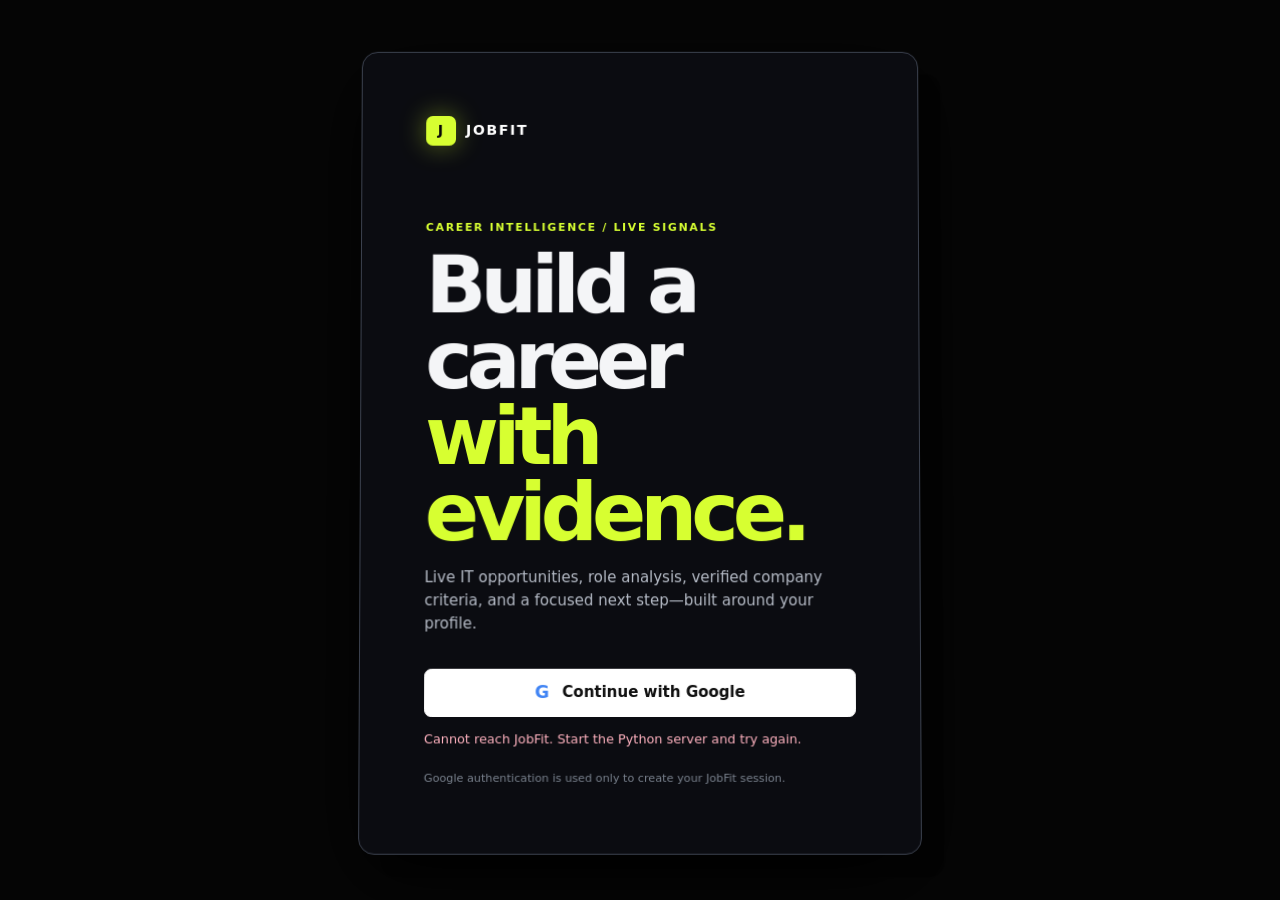
==== frontend/login.html @ 622795c5 "Add OAuth, Adzuna live search, and 3D multi-view UI" ====
<!doctype html>
<html lang="en">
<head>
  <meta charset="utf-8"><meta name="viewport" content="width=device-width,initial-scale=1"><meta name="theme-color" content="#050505">
  <title>JobFit — Sign in</title><link rel="stylesheet" href="style.css">
</head>
<body class="auth-page">
  <div class="space-field" aria-hidden="true"><i class="orb orb-one"></i><i class="orb orb-two"></i><i class="wire-cube"></i></div>
  <main class="auth-card">
    <a class="brand" href="/login"><b>J</b><span>JOBFIT</span></a>
    <p class="kicker">CAREER INTELLIGENCE / LIVE SIGNALS</p>
    <h1>Build a career<br><em>with evidence.</em></h1>
    <p>Live IT opportunities, role analysis, verified company criteria, and a focused next step—built around your profile.</p>
    <button id="google-login" class="google-button" type="button"><span>G</span> Continue with Google</button>
    <button id="dev-login" class="text-button" type="button" hidden>Use local development session</button>
    <p id="login-message" class="auth-message" role="alert"></p>
    <small>Google authentication is used only to create your JobFit session.</small>
  </main>
  <script src="login.js" defer></script>
</body>
</html>
---- frontend/style.css ----
:root{--ink:#050505;--ink2:#0b0d12;--panel:#101218e8;--panel2:#151821;--line:#292d39;--text:#f4f5f7;--muted:#969da9;--acid:#d7ff31;--violet:#a68bff;--cyan:#54edff;--danger:#ff778c}*{box-sizing:border-box}html{background:var(--ink);scroll-behavior:smooth}body{min-width:320px;margin:0;background:var(--ink);color:var(--text);font:15px/1.55 Inter,ui-sans-serif,system-ui,-apple-system,"Segoe UI",sans-serif}button,input,textarea,select{font:inherit}.space-field{position:fixed;inset:0;z-index:-2;overflow:hidden;background:radial-gradient(circle at 74% 15%,#251c4a66,transparent 29rem),radial-gradient(circle at 8% 80%,#113c4760,transparent 27rem),#050505}.orb{position:absolute;border-radius:50%;filter:blur(2px);mix-blend-mode:screen;animation:float 12s ease-in-out infinite}.orb-one{top:13%;right:13%;width:20rem;height:20rem;background:radial-gradient(circle at 32% 30%,#a68bff,#2a175c55 48%,transparent 70%);box-shadow:0 0 10rem #895eff55}.orb-two{bottom:3%;left:2%;width:18rem;height:18rem;background:radial-gradient(circle at 50% 50%,#54edff99,#005d6755 48%,transparent 70%);animation-delay:-6s}.wire-cube{position:absolute;right:19%;bottom:5%;width:9rem;height:9rem;border:1px solid #d7ff3177;transform:rotate(28deg) skew(-8deg);box-shadow:1.3rem -1.3rem #d7ff3111,-1.3rem 1.3rem #a68bff19;animation:rotate3d 16s linear infinite}.star{position:absolute;width:.36rem;height:.36rem;background:var(--acid);box-shadow:0 0 1.3rem var(--acid);border-radius:50%;animation:pulse 3s infinite}.star-one{top:20%;left:19%}.star-two{bottom:22%;right:35%;animation-delay:-1.2s}@keyframes float{50%{transform:translate3d(-1.5rem,1.7rem,0) scale(1.08)}}@keyframes rotate3d{to{transform:rotate(388deg) skew(-8deg)}}@keyframes pulse{50%{transform:scale(2);opacity:.35}}.app-shell{display:grid;grid-template-columns:16.5rem minmax(0,1fr);min-height:100vh}.sidebar{position:sticky;top:0;display:flex;flex-direction:column;min-height:100vh;padding:2rem 1.25rem;border-right:1px solid #ffffff12;background:#08090cbd;backdrop-filter:blur(18px)}.brand{display:inline-flex;align-items:center;gap:.6rem;color:#fff;text-decoration:none;font-weight:900;letter-spacing:.12em;font-size:.88rem}.brand b{display:grid;place-items:center;width:1.9rem;height:1.9rem;color:#060606;border-radius:.42rem;background:var(--acid);box-shadow:0 0 1.6rem #d7ff3166}.sidebar nav{display:grid;gap:.3rem;margin-top:4.5rem}.sidebar nav a{display:flex;gap:.7rem;align-items:center;padding:.7rem .75rem;border-radius:.55rem;color:var(--muted);text-decoration:none;font-size:.88rem;font-weight:650}.sidebar nav a span{color:#78808e}.sidebar nav a:hover,.sidebar nav a.active{color:#070707;background:var(--acid)}.sidebar nav a.active span{color:#070707}.account{display:grid;grid-template-columns:2.2rem 1fr 1.5rem;gap:.55rem;align-items:center;margin-top:auto;padding-top:1rem;border-top:1px solid #ffffff16}.account img{width:2.2rem;height:2.2rem;border-radius:50%;object-fit:cover}.account strong,.account small{display:block;overflow:hidden;text-overflow:ellipsis;white-space:nowrap}.account strong{font-size:.78rem}.account small{color:var(--muted);font-size:.65rem}.account button{border:0;background:none;color:var(--muted);cursor:pointer}.workspace{width:min(100%,1240px);margin:auto;padding:3.8rem clamp(1.4rem,5vw,5.5rem) 5rem}.mobile-header{display:none}.view{display:none;animation:reveal .45s ease}.view.active{display:block}@keyframes reveal{from{opacity:0;transform:translateY(.7rem)}to{opacity:1;transform:none}}.kicker{margin:0 0:.7rem;color:var(--acid);font-size:.68rem;letter-spacing:.16em;font-weight:850}.view-heading{max-width:760px;margin-bottom:2.25rem}.view-heading h2,.hero-card h1{margin:0;letter-spacing:-.07em;line-height:.98;font-size:clamp(2.4rem,5.7vw,5.5rem)}.view-heading h2 em,.hero-card em{font-style:normal;color:var(--violet)}.view-heading>p:last-child{max-width:560px;margin:1.15rem 0;color:var(--muted);font-size:1rem}.home-grid{display:grid;grid-template-columns:1.25fr .75fr;gap:1rem}.hero-card,.orbit-card,.surface{border:1px solid var(--line);background:linear-gradient(145deg,#13161ee8,#0b0d12e8);box-shadow:1rem 1.1rem 0 #00000050,0 2rem 5rem #00000055}.hero-card{min-height:30rem;padding:clamp(1.5rem,4vw,3.5rem);border-radius:1.25rem;transform:perspective(1000px) rotateX(1deg) rotateY(-1deg)}.hero-card>p:not(.kicker){max-width:520px;color:#bcc1cb;font-size:1rem}.hero-actions{display:flex;gap:.7rem;flex-wrap:wrap;margin-top:2rem}.button{display:inline-flex;align-items:center;justify-content:center;gap:.7rem;min-height:2.8rem;padding:.65rem 1rem;border:1px solid transparent;border-radius:.45rem;font-weight:820;font-size:.82rem;text-decoration:none;cursor:pointer;transition:.2s}.button:hover{transform:translateY(-2px);filter:brightness(1.1)}.primary{background:var(--acid);color:#0a0a0a}.primary span{font-size:1.1rem}.ghost{border-color:#3b404d;background:#0c0e13;color:#e9ecf1}.provider-line{display:flex;align-items:center;gap:.5rem;margin-top:3rem;color:var(--muted);font-size:.77rem}.provider-line i{width:.45rem;height:.45rem;border-radius:50%;background:var(--acid);box-shadow:0 0 1rem var(--acid)}.orbit-card{position:relative;display:grid;place-items:center;min-height:30rem;overflow:hidden;border-radius:1.25rem;background:linear-gradient(135deg,#10101aea,#171124e8)}.orbit-card>p{position:absolute;bottom:1.3rem;margin:0;color:var(--muted);font-size:.75rem}.orbit-card>p strong{color:var(--acid)}.orbit{position:relative;width:16rem;height:16rem;border:1px solid #7a61c788;border-radius:50%;transform:rotateX(63deg) rotateZ(-22deg);animation:orbitTilt 10s ease-in-out infinite}.orbit-core{position:absolute;inset:5.2rem;display:grid;place-items:center;border-radius:50%;background:var(--acid);color:#080808;font-weight:900;font-size:.8rem;box-shadow:0 0 2rem #d7ff3188;transform:rotateZ(22deg)}.orbit i{position:absolute;inset:1.8rem;border:1px solid #54edff99;border-radius:50%;transform:rotate(55deg)}.orbit i:nth-of-type(2){inset:3.8rem;border-color:#d7ff3177;transform:rotate(-40deg)}.orbit i:nth-of-type(3){inset:-1.8rem;border-color:#a68bff88;transform:rotate(20deg)}.orbit b{position:absolute;color:#e9e8ff;font-size:.62rem;letter-spacing:.1em;transform:rotateZ(22deg)}.orbit b:nth-of-type(1){top:-.5rem;left:6rem}.orbit b:nth-of-type(2){right:-1rem;top:8.5rem}.orbit b:nth-of-type(3){left:-.5rem;bottom:3rem}@keyframes orbitTilt{50%{transform:rotateX(55deg) rotateZ(22deg) scale(1.04)}}.feature-strip{display:grid;grid-template-columns:repeat(3,1fr);gap:1rem;margin-top:1rem}.feature-strip article{padding:1.15rem;border:1px solid #ffffff14;border-radius:.7rem;background:#0c0e13aa}.feature-strip span{color:var(--acid);font-size:.7rem;font-weight:850}.feature-strip h3{margin:.6rem 0 .2rem;font-size:1rem}.feature-strip p{margin:0;color:var(--muted);font-size:.8rem}.surface{padding:clamp(1.2rem,3vw,2rem);border-radius:.9rem}.form-surface{display:grid;gap:1.25rem}.section-label{padding-top:.25rem;color:#717986;font-size:.68rem;font-weight:850;letter-spacing:.13em}.form-grid{display:grid;gap:.85rem}.form-grid.three{grid-template-columns:repeat(3,1fr)}.form-grid.four{grid-template-columns:repeat(4,1fr)}label{display:grid;gap:.4rem;color:#cbd0da;font-size:.76rem;font-weight:750}input,textarea,select{width:100%;min-height:2.7rem;padding:.63rem .7rem;border:1px solid #323845;border-radius:.4rem;outline:none;background:#07090dd9;color:white;transition:.2s}textarea{min-height:5.5rem;resize:vertical}input:focus,textarea:focus,select:focus{border-color:var(--acid);box-shadow:0 0 0 3px #d7ff3118}.message{margin:0;padding:.7rem;border-left:2px solid var(--danger);background:#ff778c14;color:#ffb5c0;font-size:.83rem}.result-intro{display:flex;justify-content:space-between;gap:1rem;align-items:end;margin:3.2rem 0 1rem}.result-intro h2{margin:0;font-size:clamp(1.6rem,3vw,2.7rem);letter-spacing:-.05em}.result-intro>strong{color:var(--acid);font-size:clamp(3.5rem,8vw,7rem);letter-spacing:-.1em;line-height:.8}.source-note{margin:0 0 1rem;color:var(--muted);font-size:.8rem}.score-row{display:grid;grid-template-columns:repeat(4,1fr);gap:.7rem;margin-bottom:1rem}.score-row article{padding:1rem;border:1px solid var(--line);background:#0c0f15b8}.score-row span{display:block;color:var(--muted);font-size:.72rem}.score-row strong{font-size:1.45rem}.content-grid{display:grid;grid-template-columns:1fr 1fr;gap:1rem;margin:1rem 0}.surface h3{margin:.1rem 0 1rem;font-size:1.2rem}.arrow-list,.number-list{display:grid;gap:.7rem;margin:0;padding:0;list-style:none}.arrow-list li{position:relative;padding-left:1.1rem;color:#d5dae3;font-size:.85rem}.arrow-list li:before{content:"→";position:absolute;left:0;color:var(--acid)}.number-list{padding-left:1.1rem;list-style:decimal}.number-list li{padding-left:.2rem;color:#d5dae3;font-size:.85rem}.skill-list{display:flex;flex-wrap:wrap;gap:.5rem}.skill{display:flex;gap:.4rem;align-items:center;padding:.35rem .55rem;border:1px solid #303745;border-radius:999px;font-size:.75rem}.skill.match{border-color:#d7ff3177;color:#e7ff93}.skill.gap{color:#c5c9d2}.skill b{font-size:.6rem;text-transform:uppercase}.timeline{display:grid;gap:.9rem;margin:0;padding:0;list-style:none;counter-reset:time}.timeline li{position:relative;padding-left:2.2rem;color:#c9cdd6;font-size:.84rem}.timeline li:before{counter-increment:time;content:counter(time);position:absolute;left:0;top:0;display:grid;place-items:center;width:1.3rem;height:1.3rem;border-radius:50%;background:var(--violet);color:#080808;font-size:.66rem;font-weight:900}.timeline b{display:block;color:white}.eligibility-section{margin-top:1rem}.eligibility-list{display:grid;grid-template-columns:repeat(2,1fr);gap:.7rem}.eligibility-card{padding:.9rem;border:1px solid #303644;background:#0b0e14;border-radius:.55rem}.eligibility-head{display:flex;justify-content:space-between;gap:.5rem}.eligibility-card h4{margin:0}.eligibility-card p{margin:.5rem 0;color:var(--muted);font-size:.77rem}.tag{padding:.16rem .4rem;border-radius:999px;font-size:.62rem;font-weight:850}.tag.eligible{background:#d7ff3120;color:#e4ff85}.tag.almost{background:#ffcf7030;color:#ffde93}.tag.not{background:#ff778c25;color:#ffb4c0}.source-link{display:inline-block;margin-top:.3rem;color:var(--acid);font-size:.73rem;font-weight:750;text-decoration:none}.search-surface{display:grid;grid-template-columns:1.3fr 1fr .65fr .75fr auto;gap:.7rem}.jobs-toolbar{display:flex;align-items:center;justify-content:space-between;gap:1rem;margin:1rem 0}.jobs-toolbar p{margin:0;color:var(--muted);font-size:.8rem}.job-list{display:grid;grid-template-columns:repeat(2,1fr);gap:.8rem}.job-card{position:relative;padding:1.1rem;border:1px solid var(--line);border-radius:.75rem;background:linear-gradient(130deg,#10131a,#0a0c11);overflow:hidden}.job-card:before{content:"";position:absolute;top:0;left:0;width:3rem;height:2px;background:var(--acid)}.job-top{display:flex;justify-content:space-between;gap:.5rem;color:var(--muted);font-size:.72rem}.job-card h3{margin:.7rem 0 .2rem;font-size:1.08rem}.job-card .company{color:#cacfd9;font-size:.85rem}.job-card .location,.job-card .description{color:var(--muted);font-size:.78rem}.job-card .description{margin:.6rem 0}.job-card .chips{margin-top:.65rem}.job-card .match{color:#ebff93;font-size:.78rem;font-weight:750}.resume-upload{display:grid;grid-template-columns:1fr 1fr auto;align-items:end;gap:1rem}.dropzone{min-height:10rem;display:grid;place-items:center;align-content:center;border:1px dashed #616b7e;background:#080b11;text-align:center;cursor:pointer}.dropzone input{position:absolute;width:1px;height:1px;opacity:0}.dropzone span{color:var(--acid);font-size:2rem}.dropzone small{color:var(--muted)}.resume-results{display:grid;grid-template-columns:.7fr 1fr 1.3fr;gap:1rem;margin-top:1rem}.resume-score{display:grid;place-items:center;border:1px solid var(--acid);background:#d7ff310c;text-align:center}.resume-score p{margin:0;color:var(--muted);font-size:.7rem;letter-spacing:.1em}.resume-score strong{color:var(--acid);font-size:3.5rem;letter-spacing:-.1em}.resume-score small{color:var(--muted);font-size:.72rem}.chips{display:flex;flex-wrap:wrap;gap:.45rem}.chips span{padding:.3rem .5rem;border-radius:999px;background:#a68bff18;border:1px solid #a68bff55;color:#ded5ff;font-size:.72rem}.developer-grid{display:grid;grid-template-columns:.8fr 1.2fr;gap:1rem}.developer-profile{background:linear-gradient(160deg,#1c1430,#0b0d12)}.developer-mark{display:grid;place-items:center;width:4.5rem;height:4.5rem;margin-bottom:2rem;background:var(--acid);color:#060606;font-size:1.35rem;font-weight:900;transform:rotate(-7deg);box-shadow:.7rem .7rem 0 #a68bff55}.developer-profile h3{font-size:1.7rem}.developer-profile p:not(.kicker){color:#c7cbd4}.stack-list{display:grid;gap:.7rem;margin:0;padding:0;list-style:none}.stack-list li{display:flex;justify-content:space-between;gap:1rem;padding:.7rem 0;border-bottom:1px solid #ffffff12}.stack-list span{color:var(--muted);font-size:.8rem}.project-note{margin-top:1rem;color:#c8cdd5}.auth-page{display:grid;place-items:center;min-height:100vh;padding:1.2rem}.auth-card{width:min(100%,35rem);padding:clamp(1.6rem,6vw,4rem);border:1px solid #3b414e;border-radius:1rem;background:#0b0d12e8;box-shadow:1.4rem 1.4rem 0 #00000080,0 1.5rem 5rem #000;transform:perspective(1000px) rotateX(1deg)}.auth-card .brand{margin-bottom:4rem}.auth-card h1{margin:0;letter-spacing:-.075em;font-size:clamp(2.7rem,8vw,5rem);line-height:.95}.auth-card h1 em{color:var(--acid);font-style:normal}.auth-card>p:not(.kicker):not(.auth-message){color:#b4bac5}.google-button{display:flex;justify-content:center;align-items:center;gap:.8rem;width:100%;min-height:3rem;margin-top:2rem;border:1px solid #fff;background:#fff;color:#111;border-radius:.45rem;font-weight:800;cursor:pointer}.google-button:disabled{opacity:.5;cursor:not-allowed}.google-button span{font-size:1.1rem;color:#4285f4}.text-button{width:100%;margin-top:.8rem;border:0;background:transparent;color:var(--acid);cursor:pointer}.auth-message{min-height:1.5rem;margin:.75rem 0;color:#ffb2bf;font-size:.8rem}.auth-card small{color:#78808c;font-size:.7rem}@media(max-width:900px){.app-shell{grid-template-columns:1fr}.sidebar{position:fixed;z-index:4;top:auto;bottom:0;display:block;min-height:0;width:100%;padding:.5rem;border-top:1px solid #ffffff18;border-right:0}.sidebar>.brand,.sidebar .account{display:none}.sidebar nav{display:flex;justify-content:space-around;margin:0}.sidebar nav a{display:grid;place-items:center;padding:.3rem;font-size:.6rem}.sidebar nav a span{font-size:1rem}.workspace{padding-bottom:6rem}.mobile-header{display:flex;justify-content:space-between;align-items:center;margin-bottom:2rem}.mobile-header button{border:1px solid var(--line);background:#0c0e13;color:#fff;border-radius:.3rem;padding:.4rem .6rem}.home-grid,.developer-grid{grid-template-columns:1fr}.orbit-card{min-height:22rem}.form-grid.four{grid-template-columns:repeat(2,1fr)}.search-surface{grid-template-columns:1fr 1fr}.search-surface .button{grid-column:1/-1}.resume-upload{grid-template-columns:1fr}.resume-results{grid-template-columns:1fr 1fr}.resume-score{min-height:10rem}}@media(max-width:580px){.workspace{padding:2rem 1rem 5.5rem}.hero-card{min-height:25rem}.feature-strip,.content-grid,.score-row,.eligibility-list,.job-list,.resume-results,.form-grid.three,.form-grid.four,.search-surface{grid-template-columns:1fr}.result-intro{align-items:start;flex-direction:column}.result-intro>strong{font-size:4.5rem}.orbit-card{min-height:18rem}.orbit{transform:scale(.8) rotateX(63deg) rotateZ(-22deg)}.view-heading h2,.hero-card h1{font-size:2.7rem}.stack-list li{display:block}.stack-list span{display:block;margin-top:.2rem}}
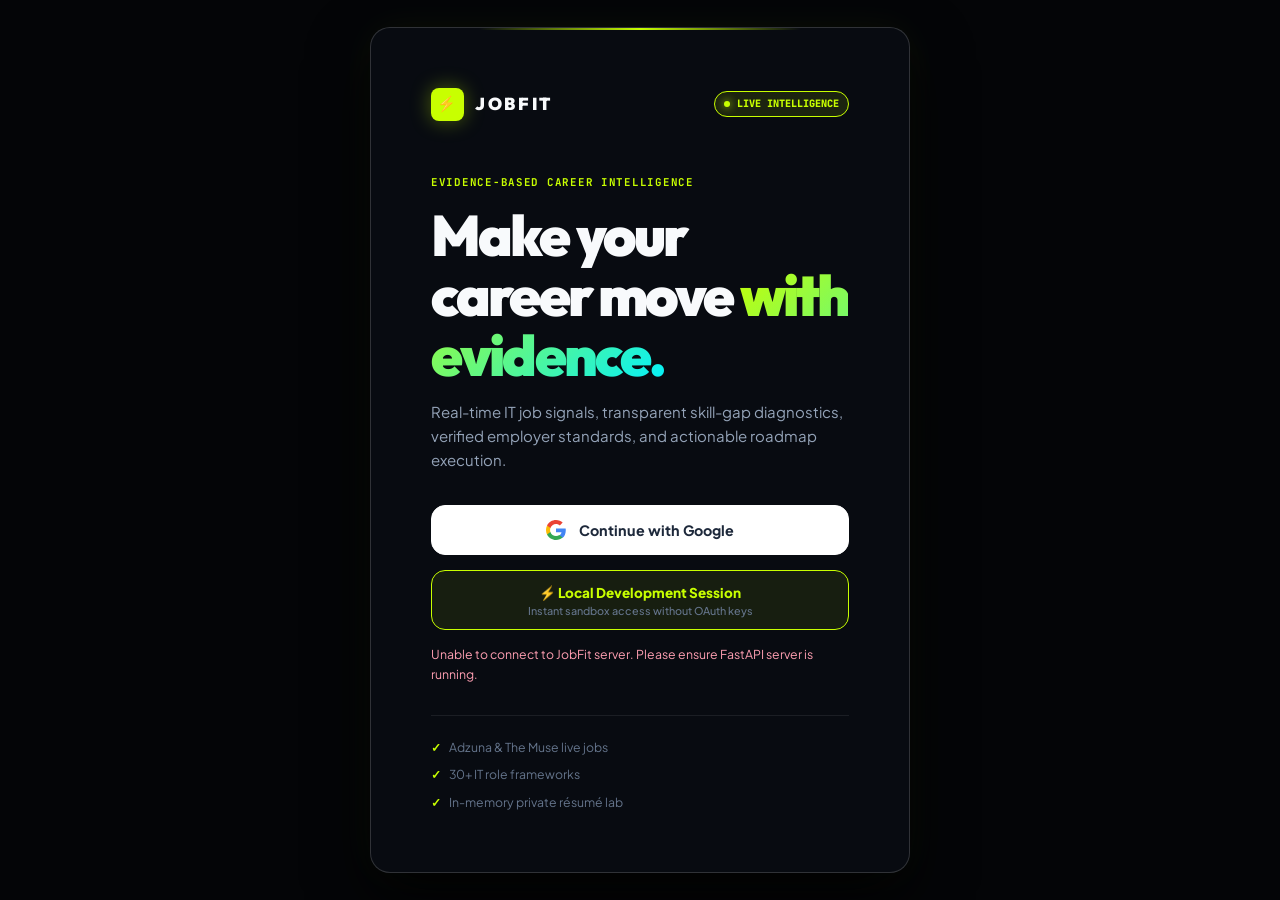
==== commit 7dd05b19: "Upgrade JobFit: Black 3D visual system, live job intelligence, and ATS resume lab" ====
--- a/frontend/login.html
+++ b/frontend/login.html
@@ -1,21 +1,80 @@
 <!doctype html>
 <html lang="en">
 <head>
-  <meta charset="utf-8"><meta name="viewport" content="width=device-width,initial-scale=1"><meta name="theme-color" content="#050505">
-  <title>JobFit — Sign in</title><link rel="stylesheet" href="style.css">
+  <meta charset="utf-8">
+  <meta name="viewport" content="width=device-width, initial-scale=1">
+  <meta name="theme-color" content="#050608">
+  <meta name="description" content="JobFit — Live IT Career Intelligence Platform. Real-time opportunity signals, verified criteria, and evidence-based analysis.">
+  <title>JobFit — Sign In | Live IT Career Intelligence</title>
+  <link rel="preconnect" href="https://fonts.googleapis.com">
+  <link rel="preconnect" href="https://fonts.gstatic.com" crossorigin>
+  <link href="https://fonts.googleapis.com/css2?family=Outfit:wght@400;500;600;700;800;900&family=Plus+Jakarta+Sans:wght@400;500;600;700;800&family=JetBrains+Mono:wght@400;500;600&display=swap" rel="stylesheet">
+  <link rel="stylesheet" href="style.css">
 </head>
 <body class="auth-page">
-  <div class="space-field" aria-hidden="true"><i class="orb orb-one"></i><i class="orb orb-two"></i><i class="wire-cube"></i></div>
-  <main class="auth-card">
-    <a class="brand" href="/login"><b>J</b><span>JOBFIT</span></a>
-    <p class="kicker">CAREER INTELLIGENCE / LIVE SIGNALS</p>
-    <h1>Build a career<br><em>with evidence.</em></h1>
-    <p>Live IT opportunities, role analysis, verified company criteria, and a focused next step—built around your profile.</p>
-    <button id="google-login" class="google-button" type="button"><span>G</span> Continue with Google</button>
-    <button id="dev-login" class="text-button" type="button" hidden>Use local development session</button>
-    <p id="login-message" class="auth-message" role="alert"></p>
-    <small>Google authentication is used only to create your JobFit session.</small>
+  <!-- Dynamic 3D Space Background -->
+  <div class="space-field" aria-hidden="true">
+    <canvas id="starfield-canvas"></canvas>
+    <i class="orb orb-one"></i>
+    <i class="orb orb-two"></i>
+    <i class="orb orb-three"></i>
+    <i class="wire-cube"></i>
+    <i class="wire-cube wire-cube-two"></i>
+    <i class="star star-one"></i>
+    <i class="star star-two"></i>
+  </div>
+
+  <main class="auth-card" data-tilt>
+    <div class="auth-glow-accent"></div>
+    <div class="auth-header">
+      <a class="brand" href="/login">
+        <span class="brand-badge">⚡</span>
+        <span class="brand-name">JOBFIT</span>
+      </a>
+      <span class="live-pulse-badge"><i></i> LIVE INTELLIGENCE</span>
+    </div>
+
+    <div class="auth-body">
+      <p class="kicker">EVIDENCE-BASED CAREER INTELLIGENCE</p>
+      <h1>Make your career move <em>with evidence.</em></h1>
+      <p class="auth-subtitle">
+        Real-time IT job signals, transparent skill-gap diagnostics, verified employer standards, and actionable roadmap execution.
+      </p>
+
+      <div class="auth-action-box">
+        <button id="google-login" class="google-button" type="button">
+          <svg class="google-icon" viewBox="0 0 24 24" width="20" height="20">
+            <path fill="#4285F4" d="M23.745 12.27c0-.7-.06-1.4-.19-2.07H12v4.51h6.6c-.29 1.52-1.14 2.82-2.4 3.68v3.05h3.88c2.27-2.09 3.66-5.17 3.66-9.17z"/>
+            <path fill="#34A853" d="M12 24c3.24 0 5.95-1.08 7.93-2.91l-3.88-3.05c-1.08.72-2.45 1.16-4.05 1.16-3.12 0-5.77-2.1-6.72-4.93H1.25v3.15C3.26 21.36 7.33 24 12 24z"/>
+            <path fill="#FBBC05" d="M5.28 14.27c-.25-.72-.38-1.49-.38-2.27s.13-1.55.38-2.27V6.58H1.25C.45 8.18 0 9.99 0 12s.45 3.82 1.25 5.42l4.03-3.15z"/>
+            <path fill="#EA4335" d="M12 4.75c1.77 0 3.35.61 4.6 1.8l3.42-3.42C17.95 1.19 15.24 0 12 0 7.33 0 3.26 2.64 1.25 6.58l4.03 3.15c.95-2.83 3.6-4.98 6.72-4.98z"/>
+          </svg>
+          <span>Continue with Google</span>
+        </button>
+
+        <button id="dev-login" class="dev-button" type="button" hidden>
+          <span>⚡ Local Development Session</span>
+          <small>Instant sandbox access without OAuth keys</small>
+        </button>
+      </div>
+
+      <p id="login-message" class="auth-message" role="alert"></p>
+
+      <div class="auth-footer-features">
+        <div class="feat-item">
+          <span>✓</span> <span>Adzuna & The Muse live jobs</span>
+        </div>
+        <div class="feat-item">
+          <span>✓</span> <span>30+ IT role frameworks</span>
+        </div>
+        <div class="feat-item">
+          <span>✓</span> <span>In-memory private résumé lab</span>
+        </div>
+      </div>
+    </div>
   </main>
+
   <script src="login.js" defer></script>
 </body>
 </html>
+
--- a/frontend/style.css
+++ b/frontend/style.css
@@ -1 +1,1977 @@
-:root{--ink:#050505;--ink2:#0b0d12;--panel:#101218e8;--panel2:#151821;--line:#292d39;--text:#f4f5f7;--muted:#969da9;--acid:#d7ff31;--violet:#a68bff;--cyan:#54edff;--danger:#ff778c}*{box-sizing:border-box}html{background:var(--ink);scroll-behavior:smooth}body{min-width:320px;margin:0;background:var(--ink);color:var(--text);font:15px/1.55 Inter,ui-sans-serif,system-ui,-apple-system,"Segoe UI",sans-serif}button,input,textarea,select{font:inherit}.space-field{position:fixed;inset:0;z-index:-2;overflow:hidden;background:radial-gradient(circle at 74% 15%,#251c4a66,transparent 29rem),radial-gradient(circle at 8% 80%,#113c4760,transparent 27rem),#050505}.orb{position:absolute;border-radius:50%;filter:blur(2px);mix-blend-mode:screen;animation:float 12s ease-in-out infinite}.orb-one{top:13%;right:13%;width:20rem;height:20rem;background:radial-gradient(circle at 32% 30%,#a68bff,#2a175c55 48%,transparent 70%);box-shadow:0 0 10rem #895eff55}.orb-two{bottom:3%;left:2%;width:18rem;height:18rem;background:radial-gradient(circle at 50% 50%,#54edff99,#005d6755 48%,transparent 70%);animation-delay:-6s}.wire-cube{position:absolute;right:19%;bottom:5%;width:9rem;height:9rem;border:1px solid #d7ff3177;transform:rotate(28deg) skew(-8deg);box-shadow:1.3rem -1.3rem #d7ff3111,-1.3rem 1.3rem #a68bff19;animation:rotate3d 16s linear infinite}.star{position:absolute;width:.36rem;height:.36rem;background:var(--acid);box-shadow:0 0 1.3rem var(--acid);border-radius:50%;animation:pulse 3s infinite}.star-one{top:20%;left:19%}.star-two{bottom:22%;right:35%;animation-delay:-1.2s}@keyframes float{50%{transform:translate3d(-1.5rem,1.7rem,0) scale(1.08)}}@keyframes rotate3d{to{transform:rotate(388deg) skew(-8deg)}}@keyframes pulse{50%{transform:scale(2);opacity:.35}}.app-shell{display:grid;grid-template-columns:16.5rem minmax(0,1fr);min-height:100vh}.sidebar{position:sticky;top:0;display:flex;flex-direction:column;min-height:100vh;padding:2rem 1.25rem;border-right:1px solid #ffffff12;background:#08090cbd;backdrop-filter:blur(18px)}.brand{display:inline-flex;align-items:center;gap:.6rem;color:#fff;text-decoration:none;font-weight:900;letter-spacing:.12em;font-size:.88rem}.brand b{display:grid;place-items:center;width:1.9rem;height:1.9rem;color:#060606;border-radius:.42rem;background:var(--acid);box-shadow:0 0 1.6rem #d7ff3166}.sidebar nav{display:grid;gap:.3rem;margin-top:4.5rem}.sidebar nav a{display:flex;gap:.7rem;align-items:center;padding:.7rem .75rem;border-radius:.55rem;color:var(--muted);text-decoration:none;font-size:.88rem;font-weight:650}.sidebar nav a span{color:#78808e}.sidebar nav a:hover,.sidebar nav a.active{color:#070707;background:var(--acid)}.sidebar nav a.active span{color:#070707}.account{display:grid;grid-template-columns:2.2rem 1fr 1.5rem;gap:.55rem;align-items:center;margin-top:auto;padding-top:1rem;border-top:1px solid #ffffff16}.account img{width:2.2rem;height:2.2rem;border-radius:50%;object-fit:cover}.account strong,.account small{display:block;overflow:hidden;text-overflow:ellipsis;white-space:nowrap}.account strong{font-size:.78rem}.account small{color:var(--muted);font-size:.65rem}.account button{border:0;background:none;color:var(--muted);cursor:pointer}.workspace{width:min(100%,1240px);margin:auto;padding:3.8rem clamp(1.4rem,5vw,5.5rem) 5rem}.mobile-header{display:none}.view{display:none;animation:reveal .45s ease}.view.active{display:block}@keyframes reveal{from{opacity:0;transform:translateY(.7rem)}to{opacity:1;transform:none}}.kicker{margin:0 0:.7rem;color:var(--acid);font-size:.68rem;letter-spacing:.16em;font-weight:850}.view-heading{max-width:760px;margin-bottom:2.25rem}.view-heading h2,.hero-card h1{margin:0;letter-spacing:-.07em;line-height:.98;font-size:clamp(2.4rem,5.7vw,5.5rem)}.view-heading h2 em,.hero-card em{font-style:normal;color:var(--violet)}.view-heading>p:last-child{max-width:560px;margin:1.15rem 0;color:var(--muted);font-size:1rem}.home-grid{display:grid;grid-template-columns:1.25fr .75fr;gap:1rem}.hero-card,.orbit-card,.surface{border:1px solid var(--line);background:linear-gradient(145deg,#13161ee8,#0b0d12e8);box-shadow:1rem 1.1rem 0 #00000050,0 2rem 5rem #00000055}.hero-card{min-height:30rem;padding:clamp(1.5rem,4vw,3.5rem);border-radius:1.25rem;transform:perspective(1000px) rotateX(1deg) rotateY(-1deg)}.hero-card>p:not(.kicker){max-width:520px;color:#bcc1cb;font-size:1rem}.hero-actions{display:flex;gap:.7rem;flex-wrap:wrap;margin-top:2rem}.button{display:inline-flex;align-items:center;justify-content:center;gap:.7rem;min-height:2.8rem;padding:.65rem 1rem;border:1px solid transparent;border-radius:.45rem;font-weight:820;font-size:.82rem;text-decoration:none;cursor:pointer;transition:.2s}.button:hover{transform:translateY(-2px);filter:brightness(1.1)}.primary{background:var(--acid);color:#0a0a0a}.primary span{font-size:1.1rem}.ghost{border-color:#3b404d;background:#0c0e13;color:#e9ecf1}.provider-line{display:flex;align-items:center;gap:.5rem;margin-top:3rem;color:var(--muted);font-size:.77rem}.provider-line i{width:.45rem;height:.45rem;border-radius:50%;background:var(--acid);box-shadow:0 0 1rem var(--acid)}.orbit-card{position:relative;display:grid;place-items:center;min-height:30rem;overflow:hidden;border-radius:1.25rem;background:linear-gradient(135deg,#10101aea,#171124e8)}.orbit-card>p{position:absolute;bottom:1.3rem;margin:0;color:var(--muted);font-size:.75rem}.orbit-card>p strong{color:var(--acid)}.orbit{position:relative;width:16rem;height:16rem;border:1px solid #7a61c788;border-radius:50%;transform:rotateX(63deg) rotateZ(-22deg);animation:orbitTilt 10s ease-in-out infinite}.orbit-core{position:absolute;inset:5.2rem;display:grid;place-items:center;border-radius:50%;background:var(--acid);color:#080808;font-weight:900;font-size:.8rem;box-shadow:0 0 2rem #d7ff3188;transform:rotateZ(22deg)}.orbit i{position:absolute;inset:1.8rem;border:1px solid #54edff99;border-radius:50%;transform:rotate(55deg)}.orbit i:nth-of-type(2){inset:3.8rem;border-color:#d7ff3177;transform:rotate(-40deg)}.orbit i:nth-of-type(3){inset:-1.8rem;border-color:#a68bff88;transform:rotate(20deg)}.orbit b{position:absolute;color:#e9e8ff;font-size:.62rem;letter-spacing:.1em;transform:rotateZ(22deg)}.orbit b:nth-of-type(1){top:-.5rem;left:6rem}.orbit b:nth-of-type(2){right:-1rem;top:8.5rem}.orbit b:nth-of-type(3){left:-.5rem;bottom:3rem}@keyframes orbitTilt{50%{transform:rotateX(55deg) rotateZ(22deg) scale(1.04)}}.feature-strip{display:grid;grid-template-columns:repeat(3,1fr);gap:1rem;margin-top:1rem}.feature-strip article{padding:1.15rem;border:1px solid #ffffff14;border-radius:.7rem;background:#0c0e13aa}.feature-strip span{color:var(--acid);font-size:.7rem;font-weight:850}.feature-strip h3{margin:.6rem 0 .2rem;font-size:1rem}.feature-strip p{margin:0;color:var(--muted);font-size:.8rem}.surface{padding:clamp(1.2rem,3vw,2rem);border-radius:.9rem}.form-surface{display:grid;gap:1.25rem}.section-label{padding-top:.25rem;color:#717986;font-size:.68rem;font-weight:850;letter-spacing:.13em}.form-grid{display:grid;gap:.85rem}.form-grid.three{grid-template-columns:repeat(3,1fr)}.form-grid.four{grid-template-columns:repeat(4,1fr)}label{display:grid;gap:.4rem;color:#cbd0da;font-size:.76rem;font-weight:750}input,textarea,select{width:100%;min-height:2.7rem;padding:.63rem .7rem;border:1px solid #323845;border-radius:.4rem;outline:none;background:#07090dd9;color:white;transition:.2s}textarea{min-height:5.5rem;resize:vertical}input:focus,textarea:focus,select:focus{border-color:var(--acid);box-shadow:0 0 0 3px #d7ff3118}.message{margin:0;padding:.7rem;border-left:2px solid var(--danger);background:#ff778c14;color:#ffb5c0;font-size:.83rem}.result-intro{display:flex;justify-content:space-between;gap:1rem;align-items:end;margin:3.2rem 0 1rem}.result-intro h2{margin:0;font-size:clamp(1.6rem,3vw,2.7rem);letter-spacing:-.05em}.result-intro>strong{color:var(--acid);font-size:clamp(3.5rem,8vw,7rem);letter-spacing:-.1em;line-height:.8}.source-note{margin:0 0 1rem;color:var(--muted);font-size:.8rem}.score-row{display:grid;grid-template-columns:repeat(4,1fr);gap:.7rem;margin-bottom:1rem}.score-row article{padding:1rem;border:1px solid var(--line);background:#0c0f15b8}.score-row span{display:block;color:var(--muted);font-size:.72rem}.score-row strong{font-size:1.45rem}.content-grid{display:grid;grid-template-columns:1fr 1fr;gap:1rem;margin:1rem 0}.surface h3{margin:.1rem 0 1rem;font-size:1.2rem}.arrow-list,.number-list{display:grid;gap:.7rem;margin:0;padding:0;list-style:none}.arrow-list li{position:relative;padding-left:1.1rem;color:#d5dae3;font-size:.85rem}.arrow-list li:before{content:"→";position:absolute;left:0;color:var(--acid)}.number-list{padding-left:1.1rem;list-style:decimal}.number-list li{padding-left:.2rem;color:#d5dae3;font-size:.85rem}.skill-list{display:flex;flex-wrap:wrap;gap:.5rem}.skill{display:flex;gap:.4rem;align-items:center;padding:.35rem .55rem;border:1px solid #303745;border-radius:999px;font-size:.75rem}.skill.match{border-color:#d7ff3177;color:#e7ff93}.skill.gap{color:#c5c9d2}.skill b{font-size:.6rem;text-transform:uppercase}.timeline{display:grid;gap:.9rem;margin:0;padding:0;list-style:none;counter-reset:time}.timeline li{position:relative;padding-left:2.2rem;color:#c9cdd6;font-size:.84rem}.timeline li:before{counter-increment:time;content:counter(time);position:absolute;left:0;top:0;display:grid;place-items:center;width:1.3rem;height:1.3rem;border-radius:50%;background:var(--violet);color:#080808;font-size:.66rem;font-weight:900}.timeline b{display:block;color:white}.eligibility-section{margin-top:1rem}.eligibility-list{display:grid;grid-template-columns:repeat(2,1fr);gap:.7rem}.eligibility-card{padding:.9rem;border:1px solid #303644;background:#0b0e14;border-radius:.55rem}.eligibility-head{display:flex;justify-content:space-between;gap:.5rem}.eligibility-card h4{margin:0}.eligibility-card p{margin:.5rem 0;color:var(--muted);font-size:.77rem}.tag{padding:.16rem .4rem;border-radius:999px;font-size:.62rem;font-weight:850}.tag.eligible{background:#d7ff3120;color:#e4ff85}.tag.almost{background:#ffcf7030;color:#ffde93}.tag.not{background:#ff778c25;color:#ffb4c0}.source-link{display:inline-block;margin-top:.3rem;color:var(--acid);font-size:.73rem;font-weight:750;text-decoration:none}.search-surface{display:grid;grid-template-columns:1.3fr 1fr .65fr .75fr auto;gap:.7rem}.jobs-toolbar{display:flex;align-items:center;justify-content:space-between;gap:1rem;margin:1rem 0}.jobs-toolbar p{margin:0;color:var(--muted);font-size:.8rem}.job-list{display:grid;grid-template-columns:repeat(2,1fr);gap:.8rem}.job-card{position:relative;padding:1.1rem;border:1px solid var(--line);border-radius:.75rem;background:linear-gradient(130deg,#10131a,#0a0c11);overflow:hidden}.job-card:before{content:"";position:absolute;top:0;left:0;width:3rem;height:2px;background:var(--acid)}.job-top{display:flex;justify-content:space-between;gap:.5rem;color:var(--muted);font-size:.72rem}.job-card h3{margin:.7rem 0 .2rem;font-size:1.08rem}.job-card .company{color:#cacfd9;font-size:.85rem}.job-card .location,.job-card .description{color:var(--muted);font-size:.78rem}.job-card .description{margin:.6rem 0}.job-card .chips{margin-top:.65rem}.job-card .match{color:#ebff93;font-size:.78rem;font-weight:750}.resume-upload{display:grid;grid-template-columns:1fr 1fr auto;align-items:end;gap:1rem}.dropzone{min-height:10rem;display:grid;place-items:center;align-content:center;border:1px dashed #616b7e;background:#080b11;text-align:center;cursor:pointer}.dropzone input{position:absolute;width:1px;height:1px;opacity:0}.dropzone span{color:var(--acid);font-size:2rem}.dropzone small{color:var(--muted)}.resume-results{display:grid;grid-template-columns:.7fr 1fr 1.3fr;gap:1rem;margin-top:1rem}.resume-score{display:grid;place-items:center;border:1px solid var(--acid);background:#d7ff310c;text-align:center}.resume-score p{margin:0;color:var(--muted);font-size:.7rem;letter-spacing:.1em}.resume-score strong{color:var(--acid);font-size:3.5rem;letter-spacing:-.1em}.resume-score small{color:var(--muted);font-size:.72rem}.chips{display:flex;flex-wrap:wrap;gap:.45rem}.chips span{padding:.3rem .5rem;border-radius:999px;background:#a68bff18;border:1px solid #a68bff55;color:#ded5ff;font-size:.72rem}.developer-grid{display:grid;grid-template-columns:.8fr 1.2fr;gap:1rem}.developer-profile{background:linear-gradient(160deg,#1c1430,#0b0d12)}.developer-mark{display:grid;place-items:center;width:4.5rem;height:4.5rem;margin-bottom:2rem;background:var(--acid);color:#060606;font-size:1.35rem;font-weight:900;transform:rotate(-7deg);box-shadow:.7rem .7rem 0 #a68bff55}.developer-profile h3{font-size:1.7rem}.developer-profile p:not(.kicker){color:#c7cbd4}.stack-list{display:grid;gap:.7rem;margin:0;padding:0;list-style:none}.stack-list li{display:flex;justify-content:space-between;gap:1rem;padding:.7rem 0;border-bottom:1px solid #ffffff12}.stack-list span{color:var(--muted);font-size:.8rem}.project-note{margin-top:1rem;color:#c8cdd5}.auth-page{display:grid;place-items:center;min-height:100vh;padding:1.2rem}.auth-card{width:min(100%,35rem);padding:clamp(1.6rem,6vw,4rem);border:1px solid #3b414e;border-radius:1rem;background:#0b0d12e8;box-shadow:1.4rem 1.4rem 0 #00000080,0 1.5rem 5rem #000;transform:perspective(1000px) rotateX(1deg)}.auth-card .brand{margin-bottom:4rem}.auth-card h1{margin:0;letter-spacing:-.075em;font-size:clamp(2.7rem,8vw,5rem);line-height:.95}.auth-card h1 em{color:var(--acid);font-style:normal}.auth-card>p:not(.kicker):not(.auth-message){color:#b4bac5}.google-button{display:flex;justify-content:center;align-items:center;gap:.8rem;width:100%;min-height:3rem;margin-top:2rem;border:1px solid #fff;background:#fff;color:#111;border-radius:.45rem;font-weight:800;cursor:pointer}.google-button:disabled{opacity:.5;cursor:not-allowed}.google-button span{font-size:1.1rem;color:#4285f4}.text-button{width:100%;margin-top:.8rem;border:0;background:transparent;color:var(--acid);cursor:pointer}.auth-message{min-height:1.5rem;margin:.75rem 0;color:#ffb2bf;font-size:.8rem}.auth-card small{color:#78808c;font-size:.7rem}@media(max-width:900px){.app-shell{grid-template-columns:1fr}.sidebar{position:fixed;z-index:4;top:auto;bottom:0;display:block;min-height:0;width:100%;padding:.5rem;border-top:1px solid #ffffff18;border-right:0}.sidebar>.brand,.sidebar .account{display:none}.sidebar nav{display:flex;justify-content:space-around;margin:0}.sidebar nav a{display:grid;place-items:center;padding:.3rem;font-size:.6rem}.sidebar nav a span{font-size:1rem}.workspace{padding-bottom:6rem}.mobile-header{display:flex;justify-content:space-between;align-items:center;margin-bottom:2rem}.mobile-header button{border:1px solid var(--line);background:#0c0e13;color:#fff;border-radius:.3rem;padding:.4rem .6rem}.home-grid,.developer-grid{grid-template-columns:1fr}.orbit-card{min-height:22rem}.form-grid.four{grid-template-columns:repeat(2,1fr)}.search-surface{grid-template-columns:1fr 1fr}.search-surface .button{grid-column:1/-1}.resume-upload{grid-template-columns:1fr}.resume-results{grid-template-columns:1fr 1fr}.resume-score{min-height:10rem}}@media(max-width:580px){.workspace{padding:2rem 1rem 5.5rem}.hero-card{min-height:25rem}.feature-strip,.content-grid,.score-row,.eligibility-list,.job-list,.resume-results,.form-grid.three,.form-grid.four,.search-surface{grid-template-columns:1fr}.result-intro{align-items:start;flex-direction:column}.result-intro>strong{font-size:4.5rem}.orbit-card{min-height:18rem}.orbit{transform:scale(.8) rotateX(63deg) rotateZ(-22deg)}.view-heading h2,.hero-card h1{font-size:2.7rem}.stack-list li{display:block}.stack-list span{display:block;margin-top:.2rem}}
+/* ==========================================================================
+   JobFit — Black 3D Visual System & Cyber Aesthetics
+   ========================================================================== */
+
+:root {
+  --ink: #040507;
+  --ink-surface: #0a0d13;
+  --ink-card: rgba(13, 17, 25, 0.85);
+  --ink-card-hover: rgba(19, 25, 38, 0.95);
+  --ink-glass: rgba(10, 14, 22, 0.75);
+  --line: rgba(255, 255, 255, 0.08);
+  --line-strong: rgba(255, 255, 255, 0.16);
+  --line-glow: rgba(200, 255, 0, 0.35);
+
+  --text-main: #f8fafc;
+  --text-muted: #94a3b8;
+  --text-dim: #64748b;
+
+  --acid: #c8ff00;
+  --acid-glow: rgba(200, 255, 0, 0.35);
+  --cyan: #00f0ff;
+  --cyan-glow: rgba(0, 240, 255, 0.35);
+  --violet: #a855f7;
+  --violet-glow: rgba(168, 85, 247, 0.35);
+  --pink: #ff2a85;
+  --success: #10b981;
+  --warning: #f59e0b;
+  --danger: #ff4d6d;
+
+  --radius-sm: 8px;
+  --radius-md: 14px;
+  --radius-lg: 20px;
+  --radius-full: 9999px;
+
+  --font-display: 'Outfit', -apple-system, BlinkMacSystemFont, sans-serif;
+  --font-body: 'Plus Jakarta Sans', -apple-system, BlinkMacSystemFont, sans-serif;
+  --font-mono: 'JetBrains Mono', monospace;
+}
+
+*, *::before, *::after {
+  box-sizing: border-box;
+}
+
+html {
+  background: var(--ink);
+  color: var(--text-main);
+  font-family: var(--font-body);
+  font-size: 15px;
+  line-height: 1.6;
+  scroll-behavior: smooth;
+  -webkit-font-smoothing: antialiased;
+}
+
+body {
+  margin: 0;
+  min-height: 100vh;
+  background: var(--ink);
+  color: var(--text-main);
+  overflow-x: hidden;
+}
+
+button, input, textarea, select {
+  font-family: inherit;
+  color: inherit;
+}
+
+/* ==========================================================================
+   Space Field Background & 3D Lighting
+   ========================================================================== */
+
+.space-field {
+  position: fixed;
+  inset: 0;
+  z-index: -1;
+  overflow: hidden;
+  pointer-events: none;
+  background:
+    radial-gradient(circle at 80% 12%, rgba(168, 85, 247, 0.12) 0%, transparent 45%),
+    radial-gradient(circle at 10% 85%, rgba(0, 240, 255, 0.08) 0%, transparent 50%),
+    radial-gradient(circle at 50% 50%, rgba(200, 255, 0, 0.03) 0%, transparent 60%),
+    #040507;
+}
+
+#starfield-canvas {
+  position: absolute;
+  inset: 0;
+  width: 100%;
+  height: 100%;
+  opacity: 0.85;
+}
+
+.orb {
+  position: absolute;
+  border-radius: 50%;
+  filter: blur(80px);
+  mix-blend-mode: screen;
+  pointer-events: none;
+  animation: floatOrb 18s ease-in-out infinite alternate;
+}
+
+.orb-one {
+  top: 5%;
+  right: 10%;
+  width: 26rem;
+  height: 26rem;
+  background: radial-gradient(circle, rgba(168, 85, 247, 0.35) 0%, rgba(168, 85, 247, 0.05) 60%, transparent 80%);
+}
+
+.orb-two {
+  bottom: 10%;
+  left: 5%;
+  width: 24rem;
+  height: 24rem;
+  background: radial-gradient(circle, rgba(0, 240, 255, 0.3) 0%, rgba(0, 240, 255, 0.05) 60%, transparent 80%);
+  animation-delay: -6s;
+}
+
+.orb-three {
+  top: 45%;
+  left: 45%;
+  width: 20rem;
+  height: 20rem;
+  background: radial-gradient(circle, rgba(200, 255, 0, 0.18) 0%, transparent 70%);
+  animation-delay: -12s;
+}
+
+.wire-cube {
+  position: absolute;
+  right: 12%;
+  bottom: 18%;
+  width: 11rem;
+  height: 11rem;
+  border: 1px dashed rgba(200, 255, 0, 0.22);
+  border-radius: 12px;
+  transform: rotateX(45deg) rotateZ(35deg);
+  box-shadow: 0 0 35px rgba(200, 255, 0, 0.06);
+  animation: spin3d 28s linear infinite;
+}
+
+.wire-cube-two {
+  left: 8%;
+  top: 25%;
+  width: 7rem;
+  height: 7rem;
+  border: 1px solid rgba(0, 240, 255, 0.15);
+  animation: spin3dReverse 22s linear infinite;
+}
+
+.star {
+  position: absolute;
+  width: 4px;
+  height: 4px;
+  background: var(--acid);
+  border-radius: 50%;
+  box-shadow: 0 0 10px var(--acid);
+  animation: starPulse 3s ease-in-out infinite;
+}
+
+.star-one { top: 22%; left: 28%; }
+.star-two { bottom: 30%; right: 25%; animation-delay: -1.5s; }
+
+@keyframes floatOrb {
+  0% { transform: translate3d(0, 0, 0) scale(1); }
+  50% { transform: translate3d(-30px, 40px, 0) scale(1.1); }
+  100% { transform: translate3d(25px, -30px, 0) scale(0.95); }
+}
+
+@keyframes spin3d {
+  0% { transform: rotateX(45deg) rotateY(0deg) rotateZ(35deg); }
+  100% { transform: rotateX(45deg) rotateY(360deg) rotateZ(35deg); }
+}
+
+@keyframes spin3dReverse {
+  0% { transform: rotateX(-35deg) rotateY(360deg) rotateZ(-20deg); }
+  100% { transform: rotateX(-35deg) rotateY(0deg) rotateZ(-20deg); }
+}
+
+@keyframes starPulse {
+  0%, 100% { transform: scale(1); opacity: 0.4; }
+  50% { transform: scale(2); opacity: 1; filter: drop-shadow(0 0 6px var(--acid)); }
+}
+
+/* ==========================================================================
+   App Shell & High-Tech Sidebar
+   ========================================================================== */
+
+.app-shell {
+  display: grid;
+  grid-template-columns: 18rem minmax(0, 1fr);
+  min-height: 100vh;
+}
+
+.sidebar {
+  position: sticky;
+  top: 0;
+  height: 100vh;
+  display: flex;
+  flex-direction: column;
+  padding: 2rem 1.4rem;
+  background: rgba(6, 8, 12, 0.75);
+  backdrop-filter: blur(24px);
+  border-right: 1px solid var(--line);
+  z-index: 10;
+}
+
+.sidebar-top {
+  display: flex;
+  flex-direction: column;
+  gap: 0.8rem;
+  margin-bottom: 2.5rem;
+}
+
+.brand {
+  display: inline-flex;
+  align-items: center;
+  gap: 0.75rem;
+  text-decoration: none;
+  font-family: var(--font-display);
+  font-weight: 900;
+  font-size: 1.15rem;
+  letter-spacing: 0.15em;
+  color: var(--text-main);
+}
+
+.brand-badge {
+  display: grid;
+  place-items: center;
+  width: 2.2rem;
+  height: 2.2rem;
+  border-radius: var(--radius-sm);
+  background: var(--acid);
+  color: #040507;
+  font-weight: 900;
+  font-size: 1rem;
+  box-shadow: 0 0 20px var(--acid-glow);
+  transition: transform 0.25s ease;
+}
+
+.brand:hover .brand-badge {
+  transform: rotate(15deg) scale(1.08);
+}
+
+.status-indicator-pill {
+  display: inline-flex;
+  align-items: center;
+  gap: 0.5rem;
+  padding: 0.3rem 0.65rem;
+  border-radius: var(--radius-full);
+  background: rgba(200, 255, 0, 0.08);
+  border: 1px solid rgba(200, 255, 0, 0.25);
+  font-family: var(--font-mono);
+  font-size: 0.68rem;
+  color: var(--acid);
+  letter-spacing: 0.05em;
+  width: fit-content;
+}
+
+.pulse-dot {
+  width: 6px;
+  height: 6px;
+  border-radius: 50%;
+  background: var(--acid);
+  box-shadow: 0 0 8px var(--acid);
+  animation: pulseDot 2s infinite;
+}
+
+@keyframes pulseDot {
+  0%, 100% { opacity: 1; transform: scale(1); }
+  50% { opacity: 0.4; transform: scale(1.4); }
+}
+
+.sidebar nav {
+  display: flex;
+  flex-direction: column;
+  gap: 0.4rem;
+}
+
+.nav-item {
+  display: flex;
+  align-items: center;
+  gap: 0.85rem;
+  padding: 0.8rem 1rem;
+  border-radius: var(--radius-md);
+  text-decoration: none;
+  color: var(--text-muted);
+  font-weight: 600;
+  font-size: 0.92rem;
+  transition: all 0.2s cubic-bezier(0.4, 0, 0.2, 1);
+  border: 1px solid transparent;
+}
+
+.nav-icon {
+  font-size: 1.1rem;
+  color: var(--text-dim);
+  transition: color 0.2s ease;
+}
+
+.nav-item:hover {
+  color: var(--text-main);
+  background: rgba(255, 255, 255, 0.04);
+  border-color: var(--line);
+  transform: translateX(4px);
+}
+
+.nav-item:hover .nav-icon {
+  color: var(--acid);
+}
+
+.nav-item.active {
+  color: #040507;
+  background: var(--acid);
+  font-weight: 750;
+  box-shadow: 0 0 25px var(--acid-glow);
+}
+
+.nav-item.active .nav-icon {
+  color: #040507;
+}
+
+.account-card {
+  margin-top: auto;
+  display: flex;
+  align-items: center;
+  gap: 0.8rem;
+  padding: 0.9rem;
+  border-radius: var(--radius-md);
+  background: rgba(255, 255, 255, 0.03);
+  border: 1px solid var(--line);
+}
+
+.account-card img {
+  width: 2.4rem;
+  height: 2.4rem;
+  border-radius: 50%;
+  object-fit: cover;
+  border: 1px solid var(--line-strong);
+}
+
+.user-avatar-fallback {
+  width: 2.4rem;
+  height: 2.4rem;
+  border-radius: 50%;
+  background: var(--violet);
+  color: #fff;
+  display: grid;
+  place-items: center;
+  font-weight: 800;
+  font-size: 0.9rem;
+}
+
+.account-details {
+  flex: 1;
+  min-width: 0;
+}
+
+.account-details strong, .account-details small {
+  display: block;
+  overflow: hidden;
+  text-overflow: ellipsis;
+  white-space: nowrap;
+}
+
+.account-details strong {
+  font-size: 0.85rem;
+  font-weight: 700;
+}
+
+.account-details small {
+  font-size: 0.72rem;
+  color: var(--text-dim);
+}
+
+.logout-btn {
+  background: none;
+  border: 1px solid var(--line);
+  color: var(--text-muted);
+  width: 2rem;
+  height: 2rem;
+  border-radius: var(--radius-sm);
+  display: grid;
+  place-items: center;
+  cursor: pointer;
+  transition: all 0.2s ease;
+}
+
+.logout-btn:hover {
+  background: var(--danger);
+  border-color: var(--danger);
+  color: white;
+  box-shadow: 0 0 15px rgba(255, 77, 109, 0.4);
+}
+
+/* ==========================================================================
+   Main Workspace Layout & Typography
+   ========================================================================== */
+
+.workspace {
+  width: min(100%, 1280px);
+  margin: 0 auto;
+  padding: 3.5rem clamp(1.2rem, 4vw, 4.5rem) 5rem;
+}
+
+.mobile-header {
+  display: none;
+}
+
+.view {
+  display: none;
+  opacity: 0;
+  transform: translateY(12px);
+  transition: opacity 0.35s ease, transform 0.35s ease;
+}
+
+.view.active {
+  display: block;
+  opacity: 1;
+  transform: translateY(0);
+}
+
+.kicker {
+  display: inline-block;
+  font-family: var(--font-mono);
+  font-size: 0.72rem;
+  font-weight: 700;
+  letter-spacing: 0.16em;
+  color: var(--acid);
+  margin-bottom: 0.6rem;
+  text-transform: uppercase;
+}
+
+.view-heading {
+  max-width: 780px;
+  margin-bottom: 2.6rem;
+}
+
+.view-heading h2, .hero-card h1 {
+  font-family: var(--font-display);
+  font-size: clamp(2.3rem, 5.5vw, 4.8rem);
+  font-weight: 900;
+  letter-spacing: -0.05em;
+  line-height: 1.02;
+  margin: 0;
+  color: var(--text-main);
+}
+
+.view-heading h2 em, .hero-card em, .auth-card h1 em {
+  font-style: normal;
+  background: linear-gradient(135deg, var(--acid) 0%, var(--cyan) 100%);
+  -webkit-background-clip: text;
+  -webkit-text-fill-color: transparent;
+}
+
+.view-heading p {
+  color: var(--text-muted);
+  font-size: 1.05rem;
+  margin-top: 1rem;
+  line-height: 1.6;
+}
+
+/* ==========================================================================
+   Surface, Cards & 3D Glassmorphism
+   ========================================================================== */
+
+.surface, .hero-card, .orbit-card, .metric-card {
+  position: relative;
+  background: var(--ink-card);
+  backdrop-filter: blur(20px);
+  border: 1px solid var(--line);
+  border-radius: var(--radius-lg);
+  padding: clamp(1.4rem, 3vw, 2.2rem);
+  box-shadow:
+    0 20px 45px rgba(0, 0, 0, 0.7),
+    0 1px 0 rgba(255, 255, 255, 0.08) inset;
+  transition: border-color 0.25s ease, box-shadow 0.25s ease, transform 0.25s ease;
+}
+
+.surface:hover {
+  border-color: rgba(255, 255, 255, 0.15);
+  box-shadow:
+    0 25px 60px rgba(0, 0, 0, 0.8),
+    0 0 25px rgba(255, 255, 255, 0.03);
+}
+
+/* ==========================================================================
+   Buttons & Interactive UI Controls
+   ========================================================================== */
+
+.button {
+  display: inline-flex;
+  align-items: center;
+  justify-content: center;
+  gap: 0.65rem;
+  padding: 0.75rem 1.4rem;
+  border-radius: var(--radius-md);
+  font-weight: 750;
+  font-size: 0.88rem;
+  text-decoration: none;
+  cursor: pointer;
+  border: 1px solid transparent;
+  transition: all 0.22s cubic-bezier(0.4, 0, 0.2, 1);
+  font-family: var(--font-body);
+}
+
+.button.primary {
+  background: var(--acid);
+  color: #040507;
+  box-shadow: 0 0 25px var(--acid-glow);
+}
+
+.button.primary:hover {
+  background: #d8ff33;
+  transform: translateY(-2px);
+  box-shadow: 0 0 35px rgba(200, 255, 0, 0.55);
+}
+
+.button.ghost {
+  background: rgba(255, 255, 255, 0.05);
+  color: var(--text-main);
+  border-color: var(--line-strong);
+}
+
+.button.ghost:hover {
+  background: rgba(255, 255, 255, 0.1);
+  border-color: rgba(255, 255, 255, 0.3);
+  transform: translateY(-2px);
+}
+
+.button.subtle {
+  background: transparent;
+  color: var(--text-muted);
+  border-color: var(--line);
+}
+
+.button.subtle:hover {
+  color: var(--text-main);
+  border-color: var(--text-dim);
+  background: rgba(255, 255, 255, 0.03);
+}
+
+.button.outline {
+  background: transparent;
+  border-color: var(--acid);
+  color: var(--acid);
+}
+
+.button.outline:hover {
+  background: rgba(200, 255, 0, 0.1);
+  box-shadow: 0 0 15px var(--acid-glow);
+}
+
+.button.small {
+  padding: 0.45rem 0.9rem;
+  font-size: 0.78rem;
+}
+
+.button.mini {
+  padding: 0.3rem 0.65rem;
+  font-size: 0.72rem;
+  border-radius: var(--radius-sm);
+}
+
+.button.large {
+  padding: 0.95rem 1.8rem;
+  font-size: 1rem;
+}
+
+.button .arrow {
+  font-size: 1.15rem;
+  transition: transform 0.2s ease;
+}
+
+.button:hover .arrow {
+  transform: translateX(4px);
+}
+
+/* ==========================================================================
+   Home View: Hero, 3D Orbit, Trending Roles
+   ========================================================================== */
+
+.home-grid {
+  display: grid;
+  grid-template-columns: 1.25fr 0.85fr;
+  gap: 1.5rem;
+  margin-bottom: 2rem;
+}
+
+.hero-card {
+  display: flex;
+  flex-direction: column;
+  justify-content: space-between;
+  min-height: 28rem;
+  background: linear-gradient(135deg, rgba(16, 22, 33, 0.9) 0%, rgba(9, 12, 18, 0.9) 100%);
+}
+
+.hero-header-badge {
+  display: flex;
+  justify-content: space-between;
+  align-items: center;
+  margin-bottom: 1.2rem;
+}
+
+.version-badge {
+  font-family: var(--font-mono);
+  font-size: 0.68rem;
+  padding: 0.2rem 0.55rem;
+  border-radius: var(--radius-full);
+  background: rgba(0, 240, 255, 0.1);
+  border: 1px solid rgba(0, 240, 255, 0.3);
+  color: var(--cyan);
+}
+
+.hero-desc {
+  color: var(--text-muted);
+  font-size: 1.08rem;
+  max-width: 540px;
+  line-height: 1.65;
+  margin: 1.2rem 0 2rem;
+}
+
+.hero-actions {
+  display: flex;
+  flex-wrap: wrap;
+  gap: 0.9rem;
+}
+
+.provider-line {
+  display: flex;
+  align-items: center;
+  gap: 0.6rem;
+  margin-top: 2rem;
+  font-size: 0.82rem;
+  color: var(--text-dim);
+  font-family: var(--font-mono);
+}
+
+.live-dot {
+  width: 8px;
+  height: 8px;
+  border-radius: 50%;
+  background: var(--acid);
+  box-shadow: 0 0 10px var(--acid);
+}
+
+/* 3D Holographic Orbit Card */
+.orbit-card {
+  display: flex;
+  flex-direction: column;
+  align-items: center;
+  justify-content: center;
+  min-height: 28rem;
+  overflow: hidden;
+  background: radial-gradient(circle at center, rgba(168, 85, 247, 0.12) 0%, rgba(7, 10, 15, 0.95) 75%);
+}
+
+.orbit-container {
+  position: relative;
+  width: 17rem;
+  height: 17rem;
+  display: grid;
+  place-items: center;
+  transform: perspective(800px) rotateX(62deg) rotateZ(-22deg);
+  transform-style: preserve-3d;
+}
+
+.orbit-center {
+  position: absolute;
+  width: 4.5rem;
+  height: 4.5rem;
+  border-radius: 50%;
+  background: var(--acid);
+  box-shadow: 0 0 45px var(--acid-glow), 0 0 90px var(--acid);
+  display: grid;
+  place-items: center;
+  transform: rotateZ(22deg) rotateX(-62deg);
+}
+
+.orbit-core-text {
+  font-family: var(--font-display);
+  font-weight: 900;
+  font-size: 0.95rem;
+  color: #040507;
+  letter-spacing: 0.1em;
+}
+
+.orbit-ring {
+  position: absolute;
+  border-radius: 50%;
+  border: 1px dashed rgba(255, 255, 255, 0.2);
+  transform-style: preserve-3d;
+}
+
+.ring-1 {
+  width: 9rem;
+  height: 9rem;
+  border-color: rgba(200, 255, 0, 0.45);
+  animation: spinRing 14s linear infinite;
+}
+
+.ring-2 {
+  width: 13.5rem;
+  height: 13.5rem;
+  border-color: rgba(0, 240, 255, 0.4);
+  animation: spinRingReverse 20s linear infinite;
+}
+
+.ring-3 {
+  width: 18rem;
+  height: 18rem;
+  border-color: rgba(168, 85, 247, 0.4);
+  animation: spinRing 26s linear infinite;
+}
+
+.orbit-node {
+  position: absolute;
+  top: -0.65rem;
+  left: 50%;
+  transform: translateX(-50%) rotateZ(22deg) rotateX(-62deg);
+  padding: 0.22rem 0.55rem;
+  border-radius: var(--radius-full);
+  font-family: var(--font-mono);
+  font-size: 0.65rem;
+  font-weight: 800;
+  letter-spacing: 0.08em;
+  white-space: nowrap;
+}
+
+.node-1 { background: var(--acid); color: #040507; }
+.node-2 { background: var(--cyan); color: #040507; }
+.node-3 { background: var(--violet); color: #fff; }
+
+@keyframes spinRing {
+  from { transform: rotate(0deg); }
+  to { transform: rotate(360deg); }
+}
+
+@keyframes spinRingReverse {
+  from { transform: rotate(360deg); }
+  to { transform: rotate(0deg); }
+}
+
+.orbit-caption {
+  display: flex;
+  align-items: center;
+  gap: 0.55rem;
+  margin-top: 2rem;
+  font-size: 0.82rem;
+  color: var(--text-muted);
+}
+
+.orbit-caption strong {
+  color: var(--acid);
+}
+
+/* Quick Roles Bar */
+.quick-roles-bar {
+  display: flex;
+  align-items: center;
+  gap: 1rem;
+  margin: 1.5rem 0 2rem;
+  flex-wrap: wrap;
+}
+
+.quick-label {
+  font-size: 0.85rem;
+  font-weight: 700;
+  color: var(--acid);
+}
+
+.quick-chips {
+  display: flex;
+  flex-wrap: wrap;
+  gap: 0.5rem;
+}
+
+.role-pill {
+  background: rgba(255, 255, 255, 0.04);
+  border: 1px solid var(--line);
+  color: var(--text-muted);
+  padding: 0.35rem 0.8rem;
+  border-radius: var(--radius-full);
+  font-size: 0.78rem;
+  font-weight: 600;
+  cursor: pointer;
+  transition: all 0.2s ease;
+}
+
+.role-pill:hover {
+  background: rgba(200, 255, 0, 0.1);
+  border-color: var(--acid);
+  color: var(--acid);
+  transform: translateY(-2px);
+}
+
+/* Feature 3-Pillar Strip */
+.feature-strip {
+  display: grid;
+  grid-template-columns: repeat(3, 1fr);
+  gap: 1.2rem;
+}
+
+.feature-card {
+  padding: 1.5rem;
+  border-radius: var(--radius-md);
+  background: rgba(12, 16, 24, 0.7);
+  border: 1px solid var(--line);
+  transition: transform 0.2s ease, border-color 0.2s ease;
+}
+
+.feature-card:hover {
+  transform: translateY(-4px);
+  border-color: var(--line-strong);
+}
+
+.feat-num {
+  font-family: var(--font-mono);
+  font-size: 0.75rem;
+  font-weight: 800;
+  color: var(--acid);
+}
+
+.feature-card h3 {
+  margin: 0.6rem 0 0.4rem;
+  font-size: 1.1rem;
+  font-weight: 750;
+}
+
+.feature-card p {
+  margin: 0;
+  color: var(--text-muted);
+  font-size: 0.88rem;
+  line-height: 1.55;
+}
+
+/* ==========================================================================
+   Forms & Profile Analysis View
+   ========================================================================== */
+
+.form-surface {
+  display: grid;
+  gap: 1.5rem;
+}
+
+.form-header-bar {
+  display: flex;
+  justify-content: space-between;
+  align-items: center;
+}
+
+.section-label {
+  font-family: var(--font-mono);
+  font-size: 0.72rem;
+  font-weight: 800;
+  letter-spacing: 0.14em;
+  color: var(--acid);
+  text-transform: uppercase;
+}
+
+.form-grid {
+  display: grid;
+  gap: 1rem;
+}
+
+.form-grid.three { grid-template-columns: repeat(3, 1fr); }
+.form-grid.four { grid-template-columns: repeat(4, 1fr); }
+
+label {
+  display: flex;
+  flex-direction: column;
+  gap: 0.45rem;
+  font-size: 0.82rem;
+  font-weight: 700;
+  color: var(--text-muted);
+}
+
+input, textarea, select {
+  width: 100%;
+  min-height: 2.85rem;
+  padding: 0.65rem 0.9rem;
+  background: rgba(7, 10, 16, 0.8);
+  border: 1px solid var(--line-strong);
+  border-radius: var(--radius-sm);
+  color: var(--text-main);
+  font-size: 0.9rem;
+  outline: none;
+  transition: all 0.2s ease;
+}
+
+textarea {
+  min-height: 5.8rem;
+  resize: vertical;
+}
+
+input:focus, textarea:focus, select:focus {
+  border-color: var(--acid);
+  box-shadow: 0 0 0 3px rgba(200, 255, 0, 0.15);
+  background: rgba(9, 13, 20, 0.95);
+}
+
+.field-hint {
+  font-size: 0.72rem;
+  color: var(--text-dim);
+  font-weight: 500;
+}
+
+.form-footer {
+  display: flex;
+  align-items: center;
+  justify-content: space-between;
+  flex-wrap: wrap;
+  gap: 1rem;
+  margin-top: 0.5rem;
+  padding-top: 1.2rem;
+  border-top: 1px solid var(--line);
+}
+
+.disclaimer-text {
+  font-size: 0.78rem;
+  color: var(--text-dim);
+}
+
+.message {
+  padding: 0.85rem 1.1rem;
+  border-radius: var(--radius-sm);
+  border-left: 3px solid var(--danger);
+  background: rgba(255, 77, 109, 0.12);
+  color: #ff9fb2;
+  font-size: 0.88rem;
+  margin: 0;
+}
+
+/* ==========================================================================
+   Analysis Results Dashboard: Score Gauges & Skill Matrix
+   ========================================================================== */
+
+.analysis-results-section {
+  display: grid;
+  gap: 1.5rem;
+  margin-top: 2.5rem;
+}
+
+.result-banner {
+  display: flex;
+  justify-content: space-between;
+  align-items: center;
+  gap: 2rem;
+  background: linear-gradient(135deg, rgba(20, 28, 42, 0.95) 0%, rgba(10, 14, 22, 0.95) 100%);
+  border: 1px solid rgba(200, 255, 0, 0.25);
+  box-shadow: 0 0 45px rgba(200, 255, 0, 0.08);
+}
+
+.result-left h2 {
+  font-size: clamp(1.8rem, 3.5vw, 2.6rem);
+  letter-spacing: -0.04em;
+  margin: 0.3rem 0 0.6rem;
+}
+
+.readiness-tag {
+  display: inline-block;
+  padding: 0.3rem 0.8rem;
+  border-radius: var(--radius-full);
+  background: rgba(200, 255, 0, 0.15);
+  border: 1px solid var(--acid);
+  color: var(--acid);
+  font-weight: 800;
+  font-size: 0.82rem;
+  margin-bottom: 0.8rem;
+}
+
+.source-note {
+  font-size: 0.85rem;
+  color: var(--text-muted);
+  margin: 0;
+  line-height: 1.5;
+}
+
+/* Radial Gauge Overlay */
+.score-circle-wrap {
+  position: relative;
+  width: 130px;
+  height: 130px;
+  display: grid;
+  place-items: center;
+}
+
+.score-circle-svg {
+  width: 100%;
+  height: 100%;
+  transform: rotate(-90deg);
+}
+
+.score-bg-ring {
+  fill: none;
+  stroke: rgba(255, 255, 255, 0.08);
+  stroke-width: 10;
+}
+
+.score-progress-ring {
+  fill: none;
+  stroke: var(--acid);
+  stroke-width: 10;
+  stroke-linecap: round;
+  stroke-dasharray: 314;
+  stroke-dashoffset: 314;
+  transition: stroke-dashoffset 1.4s cubic-bezier(0.4, 0, 0.2, 1);
+  filter: drop-shadow(0 0 8px var(--acid-glow));
+}
+
+.score-text-overlay {
+  position: absolute;
+  display: flex;
+  flex-direction: column;
+  align-items: center;
+  justify-content: center;
+}
+
+.score-text-overlay strong {
+  font-family: var(--font-display);
+  font-size: 2rem;
+  font-weight: 900;
+  color: var(--text-main);
+  line-height: 1;
+}
+
+.score-text-overlay span {
+  font-family: var(--font-mono);
+  font-size: 0.62rem;
+  color: var(--text-dim);
+  letter-spacing: 0.1em;
+  margin-top: 0.2rem;
+}
+
+/* Score Breakdown Grid */
+.score-row {
+  display: grid;
+  grid-template-columns: repeat(4, 1fr);
+  gap: 1rem;
+}
+
+.metric-card {
+  padding: 1.2rem;
+  border-radius: var(--radius-md);
+  background: rgba(14, 18, 27, 0.8);
+}
+
+.metric-label {
+  display: block;
+  font-size: 0.78rem;
+  color: var(--text-dim);
+  font-weight: 700;
+  text-transform: uppercase;
+}
+
+.metric-val {
+  display: block;
+  font-family: var(--font-display);
+  font-size: 1.8rem;
+  font-weight: 900;
+  margin: 0.3rem 0 0.6rem;
+  color: var(--text-main);
+}
+
+.metric-bar {
+  height: 6px;
+  background: rgba(255, 255, 255, 0.08);
+  border-radius: var(--radius-full);
+  overflow: hidden;
+}
+
+.metric-bar i {
+  display: block;
+  height: 100%;
+  background: linear-gradient(90deg, var(--acid) 0%, var(--cyan) 100%);
+  border-radius: var(--radius-full);
+  transition: width 1s ease;
+}
+
+/* Content Grid & Lists */
+.content-grid {
+  display: grid;
+  grid-template-columns: 1fr 1fr;
+  gap: 1.2rem;
+}
+
+.card-header-flex {
+  display: flex;
+  justify-content: space-between;
+  align-items: flex-start;
+  margin-bottom: 0.4rem;
+}
+
+.highlight-title {
+  color: var(--acid);
+  font-size: 1.2rem;
+  margin-top: 0.2rem;
+}
+
+.arrow-list, .number-list {
+  display: grid;
+  gap: 0.8rem;
+  margin: 1rem 0 0;
+  padding: 0;
+  list-style: none;
+}
+
+.arrow-list li {
+  position: relative;
+  padding-left: 1.4rem;
+  color: #cbd5e1;
+  font-size: 0.9rem;
+  line-height: 1.5;
+}
+
+.arrow-list li::before {
+  content: "→";
+  position: absolute;
+  left: 0;
+  color: var(--acid);
+  font-weight: 800;
+}
+
+.number-list {
+  list-style: decimal;
+  padding-left: 1.2rem;
+}
+
+.number-list li {
+  color: #cbd5e1;
+  font-size: 0.9rem;
+  line-height: 1.5;
+  padding-left: 0.3rem;
+}
+
+/* Skill Matrix Chips */
+.skill-matrix-chips {
+  display: flex;
+  flex-wrap: wrap;
+  gap: 0.6rem;
+  margin-top: 1rem;
+}
+
+.skill-chip {
+  display: inline-flex;
+  align-items: center;
+  gap: 0.45rem;
+  padding: 0.4rem 0.8rem;
+  border-radius: var(--radius-full);
+  font-size: 0.8rem;
+  font-weight: 700;
+}
+
+.skill-chip.match {
+  background: rgba(16, 185, 129, 0.12);
+  border: 1px solid rgba(16, 185, 129, 0.4);
+  color: #6ee7b7;
+}
+
+.skill-chip.gap {
+  background: rgba(168, 85, 247, 0.12);
+  border: 1px solid rgba(168, 85, 247, 0.4);
+  color: #d8b4fe;
+}
+
+.skill-chip.priority {
+  background: rgba(255, 77, 109, 0.15);
+  border: 1px solid rgba(255, 77, 109, 0.5);
+  color: #ffaec0;
+}
+
+.skill-chip small {
+  font-family: var(--font-mono);
+  font-size: 0.65rem;
+  padding: 0.15rem 0.35rem;
+  border-radius: var(--radius-sm);
+  background: rgba(0, 0, 0, 0.4);
+}
+
+/* Timeline Sprint Roadmap */
+.timeline {
+  display: grid;
+  gap: 1.1rem;
+  margin: 1rem 0 0;
+  padding: 0;
+  list-style: none;
+  counter-reset: step;
+}
+
+.timeline li {
+  position: relative;
+  padding-left: 2.6rem;
+  color: var(--text-muted);
+  font-size: 0.88rem;
+  line-height: 1.5;
+}
+
+.timeline li::before {
+  counter-increment: step;
+  content: counter(step);
+  position: absolute;
+  left: 0;
+  top: 0;
+  width: 1.6rem;
+  height: 1.6rem;
+  border-radius: 50%;
+  background: var(--violet);
+  color: #fff;
+  font-family: var(--font-mono);
+  font-size: 0.72rem;
+  font-weight: 900;
+  display: grid;
+  place-items: center;
+  box-shadow: 0 0 12px var(--violet-glow);
+}
+
+.timeline b {
+  display: block;
+  color: var(--text-main);
+  font-size: 0.95rem;
+  margin-bottom: 0.2rem;
+}
+
+/* Project Ideas Grid */
+.project-ideas-grid {
+  display: grid;
+  grid-template-columns: repeat(2, 1fr);
+  gap: 1rem;
+  margin-top: 1rem;
+}
+
+.project-idea-card {
+  padding: 1.2rem;
+  border-radius: var(--radius-md);
+  background: rgba(9, 13, 20, 0.9);
+  border: 1px solid var(--line-strong);
+}
+
+.project-idea-card h4 {
+  margin: 0 0 0.5rem;
+  font-size: 1.05rem;
+  color: var(--acid);
+}
+
+.project-idea-card p {
+  margin: 0;
+  color: var(--text-muted);
+  font-size: 0.85rem;
+  line-height: 1.5;
+}
+
+/* Verified Employer Eligibility Grid */
+.eligibility-grid {
+  display: grid;
+  grid-template-columns: repeat(2, 1fr);
+  gap: 1rem;
+  margin-top: 1.2rem;
+}
+
+.eligibility-card {
+  padding: 1.2rem;
+  border-radius: var(--radius-md);
+  background: rgba(11, 15, 23, 0.9);
+  border: 1px solid var(--line);
+}
+
+.eligibility-head {
+  display: flex;
+  justify-content: space-between;
+  align-items: center;
+  margin-bottom: 0.6rem;
+}
+
+.eligibility-head h4 {
+  margin: 0;
+  font-size: 1.1rem;
+}
+
+.tag {
+  padding: 0.2rem 0.55rem;
+  border-radius: var(--radius-full);
+  font-family: var(--font-mono);
+  font-size: 0.68rem;
+  font-weight: 800;
+}
+
+.tag.eligible { background: rgba(16, 185, 129, 0.18); border: 1px solid var(--success); color: #6ee7b7; }
+.tag.almost { background: rgba(245, 158, 11, 0.18); border: 1px solid var(--warning); color: #fde68a; }
+.tag.not { background: rgba(255, 77, 109, 0.18); border: 1px solid var(--danger); color: #ffaec0; }
+
+.source-link {
+  display: inline-flex;
+  align-items: center;
+  gap: 0.35rem;
+  margin-top: 0.6rem;
+  color: var(--acid);
+  font-size: 0.78rem;
+  font-weight: 700;
+  text-decoration: none;
+}
+
+.source-link:hover {
+  text-decoration: underline;
+}
+
+/* ==========================================================================
+   Live Opportunities Section: Search & Job Cards
+   ========================================================================== */
+
+.search-surface {
+  display: grid;
+  grid-template-columns: 1.4fr 1.1fr 0.9fr 0.9fr auto;
+  gap: 0.85rem;
+  align-items: end;
+  margin-bottom: 1.5rem;
+}
+
+.search-field label {
+  font-size: 0.75rem;
+  font-weight: 700;
+  color: var(--text-dim);
+}
+
+.search-btn {
+  height: 2.85rem;
+  padding: 0 1.4rem;
+}
+
+.jobs-toolbar {
+  display: flex;
+  justify-content: space-between;
+  align-items: center;
+  margin: 1.5rem 0 1.2rem;
+}
+
+.jobs-meta-text {
+  font-family: var(--font-mono);
+  font-size: 0.82rem;
+  color: var(--text-muted);
+  margin: 0;
+}
+
+.job-list {
+  display: grid;
+  grid-template-columns: repeat(2, 1fr);
+  gap: 1.1rem;
+}
+
+.job-card {
+  display: flex;
+  flex-direction: column;
+  justify-content: space-between;
+  padding: 1.4rem;
+  border-radius: var(--radius-md);
+  background: linear-gradient(145deg, rgba(14, 18, 27, 0.95) 0%, rgba(9, 12, 18, 0.95) 100%);
+  border: 1px solid var(--line);
+  transition: all 0.25s ease;
+}
+
+.job-card:hover {
+  border-color: rgba(200, 255, 0, 0.4);
+  transform: translateY(-3px);
+  box-shadow: 0 15px 35px rgba(0, 0, 0, 0.6);
+}
+
+.job-header-row {
+  display: flex;
+  justify-content: space-between;
+  align-items: center;
+  gap: 0.5rem;
+  margin-bottom: 0.6rem;
+}
+
+.job-seniority-badge {
+  font-family: var(--font-mono);
+  font-size: 0.68rem;
+  padding: 0.2rem 0.5rem;
+  border-radius: var(--radius-sm);
+  background: rgba(255, 255, 255, 0.08);
+  color: var(--text-muted);
+}
+
+.job-time {
+  font-size: 0.72rem;
+  color: var(--text-dim);
+}
+
+.job-card h3 {
+  margin: 0 0 0.35rem;
+  font-size: 1.2rem;
+  font-weight: 750;
+  color: var(--text-main);
+}
+
+.job-company {
+  font-weight: 700;
+  color: var(--cyan);
+  font-size: 0.9rem;
+  margin: 0 0 0.2rem;
+}
+
+.job-location {
+  color: var(--text-muted);
+  font-size: 0.8rem;
+  margin: 0 0 0.6rem;
+}
+
+.salary-tag {
+  display: inline-block;
+  padding: 0.25rem 0.6rem;
+  border-radius: var(--radius-sm);
+  background: rgba(200, 255, 0, 0.1);
+  border: 1px solid rgba(200, 255, 0, 0.3);
+  color: var(--acid);
+  font-weight: 800;
+  font-size: 0.78rem;
+  margin-bottom: 0.8rem;
+}
+
+.job-desc {
+  font-size: 0.85rem;
+  color: var(--text-muted);
+  line-height: 1.5;
+  margin: 0.5rem 0 1rem;
+}
+
+.job-footer-row {
+  display: flex;
+  justify-content: space-between;
+  align-items: center;
+  margin-top: auto;
+  padding-top: 1rem;
+  border-top: 1px solid var(--line);
+}
+
+.match-pill {
+  font-family: var(--font-mono);
+  font-size: 0.75rem;
+  font-weight: 800;
+  color: var(--acid);
+}
+
+/* ==========================================================================
+   Résumé Lab Section
+   ========================================================================== */
+
+.resume-upload-grid {
+  display: grid;
+  grid-template-columns: 1.3fr 1fr;
+  gap: 1.5rem;
+  align-items: center;
+}
+
+.dropzone {
+  position: relative;
+  min-height: 13rem;
+  display: flex;
+  flex-direction: column;
+  align-items: center;
+  justify-content: center;
+  padding: 2rem;
+  border: 2px dashed var(--line-strong);
+  border-radius: var(--radius-md);
+  background: rgba(7, 10, 16, 0.6);
+  text-align: center;
+  cursor: pointer;
+  transition: all 0.25s ease;
+}
+
+.dropzone input {
+  position: absolute;
+  inset: 0;
+  opacity: 0;
+  cursor: pointer;
+}
+
+.dropzone.dragover {
+  border-color: var(--acid);
+  background: rgba(200, 255, 0, 0.06);
+}
+
+.dropzone-icon {
+  font-size: 2.6rem;
+  margin-bottom: 0.5rem;
+}
+
+.dropzone strong {
+  font-size: 1rem;
+  color: var(--text-main);
+}
+
+.dropzone small {
+  color: var(--text-dim);
+  font-size: 0.78rem;
+  margin-top: 0.3rem;
+}
+
+.file-name-badge {
+  margin-top: 0.8rem;
+  padding: 0.3rem 0.8rem;
+  border-radius: var(--radius-full);
+  background: var(--acid);
+  color: #040507;
+  font-weight: 800;
+  font-size: 0.78rem;
+}
+
+.resume-inputs {
+  display: flex;
+  flex-direction: column;
+  gap: 1.2rem;
+}
+
+.resume-score-card {
+  display: flex;
+  flex-direction: column;
+  align-items: center;
+  justify-content: center;
+  padding: 2.2rem;
+  margin-top: 1.5rem;
+  background: linear-gradient(135deg, rgba(20, 28, 42, 0.95) 0%, rgba(9, 13, 20, 0.95) 100%);
+  border: 1px solid rgba(0, 240, 255, 0.3);
+}
+
+.resume-benchmark-note {
+  margin: 1rem 0 0;
+  font-size: 0.85rem;
+  color: var(--text-muted);
+}
+
+.chips {
+  display: flex;
+  flex-wrap: wrap;
+  gap: 0.5rem;
+  margin-top: 0.8rem;
+}
+
+.chips span {
+  padding: 0.35rem 0.7rem;
+  border-radius: var(--radius-full);
+  background: rgba(0, 240, 255, 0.1);
+  border: 1px solid rgba(0, 240, 255, 0.3);
+  color: var(--cyan);
+  font-size: 0.78rem;
+  font-weight: 600;
+}
+
+.gap-chips span {
+  background: rgba(168, 85, 247, 0.1);
+  border-color: rgba(168, 85, 247, 0.35);
+  color: #d8b4fe;
+}
+
+.checklist-grid {
+  display: grid;
+  grid-template-columns: repeat(2, 1fr);
+  gap: 0.6rem;
+  margin: 1rem 0 0;
+  padding: 0;
+  list-style: none;
+}
+
+.checklist-grid li {
+  display: flex;
+  align-items: center;
+  gap: 0.5rem;
+  font-size: 0.85rem;
+  padding: 0.5rem 0.8rem;
+  border-radius: var(--radius-sm);
+  background: rgba(255, 255, 255, 0.03);
+}
+
+.checklist-grid li.pass {
+  color: #6ee7b7;
+  border-left: 2px solid var(--success);
+}
+
+.checklist-grid li.fail {
+  color: #ffaec0;
+  border-left: 2px solid var(--danger);
+}
+
+/* ==========================================================================
+   Developer Section
+   ========================================================================== */
+
+.developer-grid {
+  display: grid;
+  grid-template-columns: 0.85fr 1.15fr;
+  gap: 1.5rem;
+}
+
+.developer-profile {
+  background: linear-gradient(155deg, rgba(28, 20, 48, 0.95) 0%, rgba(8, 11, 16, 0.95) 100%);
+}
+
+.developer-mark {
+  display: grid;
+  place-items: center;
+  width: 4.8rem;
+  height: 4.8rem;
+  border-radius: var(--radius-md);
+  background: var(--acid);
+  color: #040507;
+  font-family: var(--font-mono);
+  font-size: 1.5rem;
+  font-weight: 900;
+  transform: rotate(-6deg);
+  box-shadow: 0.8rem 0.8rem 0 var(--violet-glow);
+  margin-bottom: 2rem;
+}
+
+.developer-profile h3 {
+  font-size: 1.8rem;
+  margin: 0.2rem 0 0.3rem;
+}
+
+.developer-role-tag {
+  color: var(--acid);
+  font-weight: 700;
+  font-size: 0.9rem;
+  margin: 0 0 1rem;
+}
+
+.developer-bio {
+  color: var(--text-muted);
+  font-size: 0.92rem;
+  line-height: 1.6;
+}
+
+.dev-links {
+  display: flex;
+  gap: 0.75rem;
+  margin-top: 1.5rem;
+}
+
+.stack-list {
+  display: grid;
+  gap: 0.9rem;
+  margin: 1.2rem 0 0;
+  padding: 0;
+  list-style: none;
+}
+
+.stack-list li {
+  display: flex;
+  justify-content: space-between;
+  align-items: center;
+  padding-bottom: 0.8rem;
+  border-bottom: 1px solid var(--line);
+  font-size: 0.9rem;
+}
+
+.stack-list b {
+  color: var(--text-main);
+}
+
+.stack-list span {
+  color: var(--text-dim);
+  font-size: 0.82rem;
+}
+
+.project-note {
+  margin-top: 1.5rem;
+  color: var(--text-muted);
+  font-size: 0.9rem;
+  line-height: 1.6;
+}
+
+/* ==========================================================================
+   Sign In / Auth Page
+   ========================================================================== */
+
+.auth-page {
+  display: grid;
+  place-items: center;
+  min-height: 100vh;
+  padding: 1.5rem;
+}
+
+.auth-card {
+  position: relative;
+  width: min(100%, 36rem);
+  padding: clamp(2rem, 6vw, 4rem);
+  border-radius: var(--radius-lg);
+  background: rgba(10, 13, 20, 0.88);
+  border: 1px solid var(--line-strong);
+  backdrop-filter: blur(28px);
+  box-shadow:
+    0 25px 60px rgba(0, 0, 0, 0.85),
+    0 0 40px rgba(200, 255, 0, 0.05);
+}
+
+.auth-glow-accent {
+  position: absolute;
+  top: 0;
+  left: 20%;
+  right: 20%;
+  height: 2px;
+  background: linear-gradient(90deg, transparent, var(--acid), transparent);
+}
+
+.auth-header {
+  display: flex;
+  justify-content: space-between;
+  align-items: center;
+  margin-bottom: 2.8rem;
+}
+
+.live-pulse-badge {
+  display: inline-flex;
+  align-items: center;
+  gap: 0.45rem;
+  padding: 0.25rem 0.6rem;
+  border-radius: var(--radius-full);
+  background: rgba(200, 255, 0, 0.1);
+  border: 1px solid var(--acid);
+  font-family: var(--font-mono);
+  font-size: 0.68rem;
+  color: var(--acid);
+  font-weight: 800;
+}
+
+.live-pulse-badge i {
+  width: 6px;
+  height: 6px;
+  border-radius: 50%;
+  background: var(--acid);
+  box-shadow: 0 0 8px var(--acid);
+}
+
+.auth-card h1 {
+  font-family: var(--font-display);
+  font-size: clamp(2.2rem, 6vw, 3.8rem);
+  font-weight: 900;
+  line-height: 1.05;
+  letter-spacing: -0.05em;
+  margin: 0.4rem 0 1rem;
+}
+
+.auth-subtitle {
+  color: var(--text-muted);
+  font-size: 1rem;
+  line-height: 1.6;
+  margin-bottom: 2.2rem;
+}
+
+.auth-action-box {
+  display: flex;
+  flex-direction: column;
+  gap: 1rem;
+}
+
+.google-button {
+  display: flex;
+  align-items: center;
+  justify-content: center;
+  gap: 0.85rem;
+  width: 100%;
+  min-height: 3.3rem;
+  border-radius: var(--radius-md);
+  background: #ffffff;
+  color: #1e293b;
+  font-size: 0.95rem;
+  font-weight: 750;
+  border: 1px solid #ffffff;
+  cursor: pointer;
+  transition: all 0.22s ease;
+}
+
+.google-button:hover:not(:disabled) {
+  background: #f1f5f9;
+  transform: translateY(-2px);
+  box-shadow: 0 10px 25px rgba(255, 255, 255, 0.2);
+}
+
+.google-button:disabled {
+  opacity: 0.5;
+  cursor: not-allowed;
+}
+
+.dev-button {
+  display: flex;
+  flex-direction: column;
+  align-items: center;
+  justify-content: center;
+  gap: 0.2rem;
+  width: 100%;
+  padding: 0.85rem 1rem;
+  border-radius: var(--radius-md);
+  background: rgba(200, 255, 0, 0.08);
+  border: 1px solid var(--acid);
+  color: var(--acid);
+  font-size: 0.9rem;
+  font-weight: 800;
+  cursor: pointer;
+  transition: all 0.2s ease;
+}
+
+.dev-button:hover {
+  background: rgba(200, 255, 0, 0.18);
+  box-shadow: 0 0 20px var(--acid-glow);
+  transform: translateY(-2px);
+}
+
+.dev-button small {
+  font-size: 0.72rem;
+  font-weight: 500;
+  color: var(--text-dim);
+}
+
+.auth-message {
+  min-height: 1.5rem;
+  margin: 1rem 0 0;
+  color: #ff9fb2;
+  font-size: 0.82rem;
+}
+
+.auth-footer-features {
+  display: grid;
+  gap: 0.5rem;
+  margin-top: 2rem;
+  padding-top: 1.5rem;
+  border-top: 1px solid var(--line);
+}
+
+.feat-item {
+  display: flex;
+  align-items: center;
+  gap: 0.55rem;
+  font-size: 0.82rem;
+  color: var(--text-dim);
+}
+
+.feat-item span:first-child {
+  color: var(--acid);
+  font-weight: 800;
+}
+
+/* Toast Notifications */
+.toast-container {
+  position: fixed;
+  bottom: 2rem;
+  right: 2rem;
+  z-index: 100;
+  display: flex;
+  flex-direction: column;
+  gap: 0.6rem;
+  pointer-events: none;
+}
+
+.toast {
+  padding: 0.8rem 1.2rem;
+  border-radius: var(--radius-md);
+  background: #0f172a;
+  border: 1px solid var(--acid);
+  color: #fff;
+  font-size: 0.85rem;
+  box-shadow: 0 10px 30px rgba(0, 0, 0, 0.8);
+  pointer-events: auto;
+  animation: toastIn 0.3s ease;
+}
+
+@keyframes toastIn {
+  from { opacity: 0; transform: translateY(10px); }
+  to { opacity: 1; transform: translateY(0); }
+}
+
+.mt-1 { margin-top: 1.2rem; }
+.full-width { width: 100%; }
+
+/* ==========================================================================
+   Responsive Adaptations
+   ========================================================================== */
+
+@media (max-width: 992px) {
+  .app-shell {
+    grid-template-columns: 1fr;
+  }
+
+  .sidebar {
+    position: fixed;
+    top: auto;
+    bottom: 0;
+    left: 0;
+    right: 0;
+    height: auto;
+    padding: 0.5rem 1rem;
+    border-top: 1px solid var(--line);
+    border-right: none;
+    background: rgba(6, 8, 12, 0.92);
+    z-index: 50;
+  }
+
+  .sidebar-top, .account-card {
+    display: none;
+  }
+
+  .sidebar nav {
+    flex-direction: row;
+    justify-content: space-around;
+  }
+
+  .nav-item {
+    flex-direction: column;
+    gap: 0.2rem;
+    padding: 0.4rem 0.6rem;
+    font-size: 0.68rem;
+  }
+
+  .nav-icon {
+    font-size: 1.2rem;
+  }
+
+  .mobile-header {
+    display: flex;
+    justify-content: space-between;
+    align-items: center;
+    margin-bottom: 2rem;
+  }
+
+  .mobile-right {
+    display: flex;
+    align-items: center;
+    gap: 0.8rem;
+  }
+
+  #mobile-menu {
+    background: rgba(255, 255, 255, 0.05);
+    border: 1px solid var(--line);
+    color: var(--text-main);
+    padding: 0.4rem 0.7rem;
+    border-radius: var(--radius-sm);
+    font-size: 1.1rem;
+    cursor: pointer;
+  }
+
+  .workspace {
+    padding-bottom: 6.5rem;
+  }
+
+  .home-grid, .developer-grid, .resume-upload-grid {
+    grid-template-columns: 1fr;
+  }
+
+  .score-row {
+    grid-template-columns: repeat(2, 1fr);
+  }
+
+  .search-surface {
+    grid-template-columns: 1fr 1fr;
+  }
+
+  .search-action {
+    grid-column: 1 / -1;
+  }
+}
+
+@media (max-width: 640px) {
+  .workspace {
+    padding: 1.5rem 1rem 6rem;
+  }
+
+  .form-grid.three, .form-grid.four, .content-grid, .feature-strip, .project-ideas-grid, .eligibility-grid, .job-list, .search-surface {
+    grid-template-columns: 1fr;
+  }
+
+  .result-banner {
+    flex-direction: column;
+    align-items: flex-start;
+  }
+
+  .score-circle-wrap {
+    align-self: center;
+  }
+
+  .score-row {
+    grid-template-columns: 1fr;
+  }
+}
